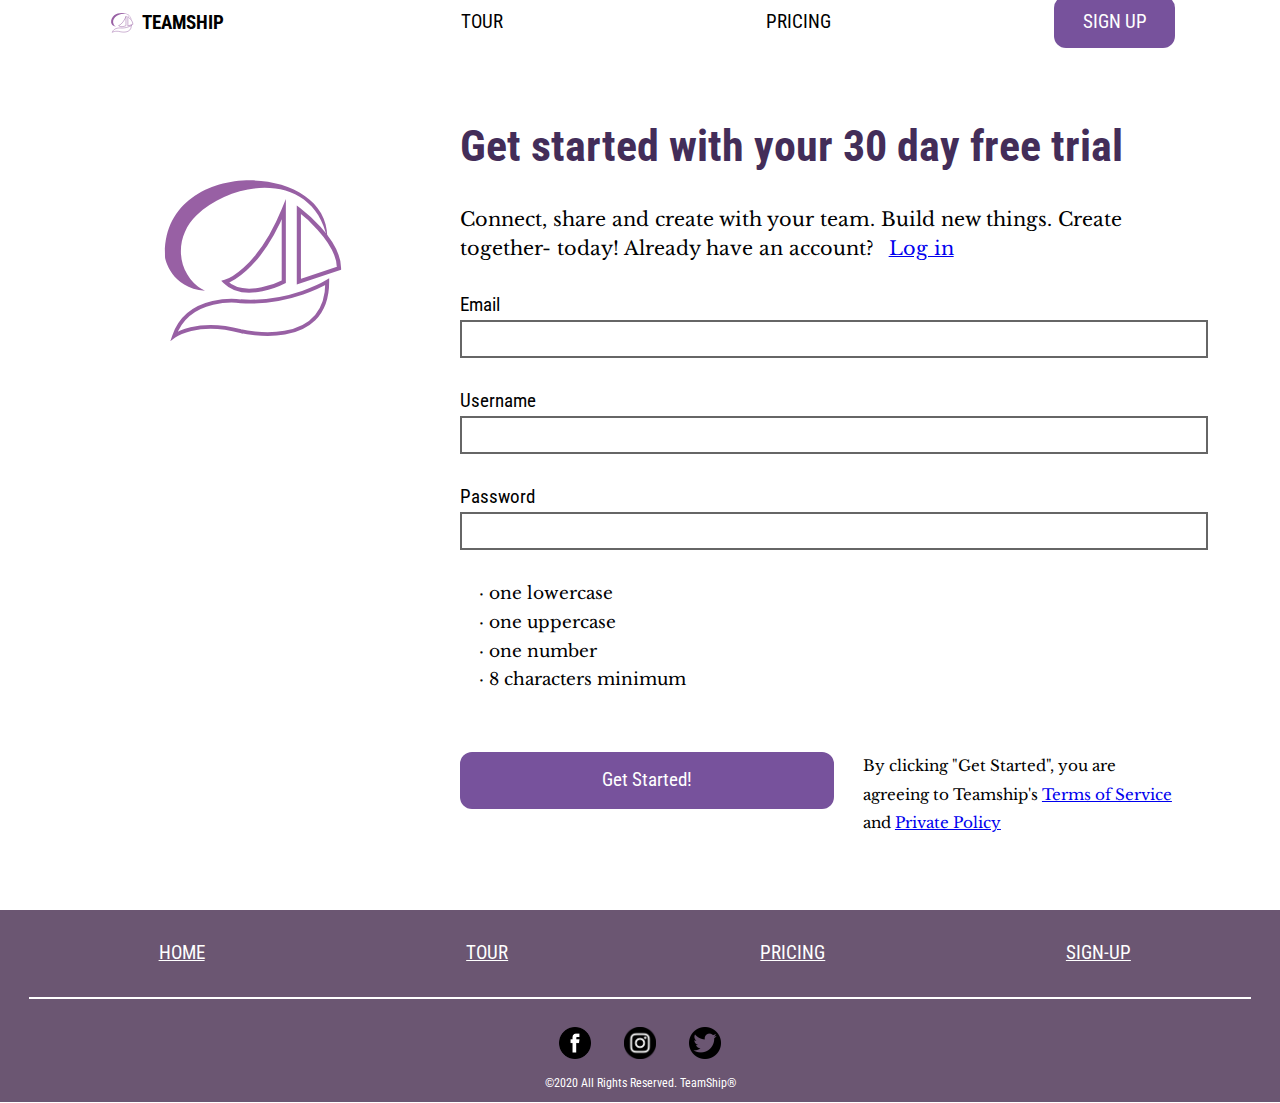
==== sign-up.html @ a993d1df "Adjust island on navigation bar" ====
<!DOCTYPE html>
<html lang="en-ca">
<head>
  <meta charset="utf-8">
  <title>Sign Up Form</title>
  <meta name="viewport" content="width=device-width,initial-scale=1">
  <link href="css/modules.css" rel="stylesheet">
  <link href="css/grid.css" rel="stylesheet">
  <link href="css/type.css" rel="stylesheet">
  <link href="css/main.css" rel="stylesheet">
  <link href="https://fonts.googleapis.com/css2?family=Libre+Baskerville:ital,wght@0,400;0,700;1,400&family=Roboto+Condensed:wght@400;700&display=swap" rel="stylesheet">
</head>

<body class="form">

  <ul class="skip-links">
    <li><a href="#main">Jump to main content</a></li>
    <li><a href="#nav">Jump to navigation</a></li>
    <li><a href="#pricing">Jump to prices</a></li>
    <li><a href="#how">Jump to how it works</a></li>
  </ul>

  <header>
    <nav id="nav" role="navigation" class="roboto large-nav island-1-4 pad-t">
      <ul class="list-group-inline grid grid-middle text-center">
        <li class="unit m-1-4">
          <a class="island-1-2" href="index.html">
            <i class="icon i-32">
              <img class="img-flex max-length" src="icons/logo.svg" alt="Purple boat logo">
            </i>
            <span class="icon-label text-left bold">TEAMSHIP</span>
          </a>
        </li>
        <li class="unit m-1-4">
          <a class="island-1-2" href="tour.html">TOUR</a>
        </li>
        <li class="unit m-1-4">
          <a  class="island-1-2" href="tour.html#pricing">PRICING</a>
        </li>
        <li class="unit m-1-4">
          <a class="sign-up island-1-2 gutter" href="sign-up.html">SIGN UP</a>
        </li>
      </ul>
    </nav>

    <nav id="mobile-nav" role="navigation" class="mobile island-1-2">
      <a href="index.html">
        <i class="icon i-48">
          <img class="img-flex" src="icons/logo.svg" alt="Purple boat logo">
        </i>
      </a>

      <input type="checkbox" class="nav-check" id="nav-check">
      <label class="nav-label" for="nav-check">
        <img class="nav-open pad-t-1-2" src="icons/nav-open.svg" alt="Open Navigation">
        <img class="nav-close pad-t-1-2" src="icons/nav-closed.svg" alt="Close Navigation">
       </label>

      <ul class="nav-drop list-group">
        <li class="roboto text-center">
          <a href="index.html">Home</a>
          <a href="tour.html">Tour</a>
          <a href="tour.html#pricing">Pricing</a>
          <a href="sign-up.html">Sign Up</a>
        </li>
      </ul>
    </nav>
  </header>

  <div class="grid island-2">
    <div class="unit xs-1 s-1 m-1-3 island">
      <a class="center-content" href="index.html">
        <i class="icon i-256">
          <img class="img-flex max-length gutter" src="icons/logo.svg" alt="Purple boat logo">
        </i>
      <a/>
    </div>
    <div class="unit xs-1 s-1 m-2-3 island-1-2">
      <header>
        <h1 class="roboto yotta">Get started with your 30 day free trial</h1>
        <p class="max-length-no-center">Connect, share and create with your team. Build new things. Create together- today! Already have an account?<a class="log-in gutter-1-2" href="index.html">Log in</a></p>
      </header>

      <main>
        <form class="" method="POST" action="https://formspree.io/missfaithannee@gmail.com">
          <div class="push">
            <label class="roboto" for="email">Email</label>
            <input type="email" id="email">
          </div>
          <div class="push">
            <label class="roboto" for="name">Username</label>
            <input  id="name">
          </div>
          <div>
            <label class="roboto" for="password">Password</label>
            <input type="password" id="password">
          </div>
          <div class="island milli">
            <ul>
              <li>one lowercase</li>
              <li>one uppercase</li>
              <li>one number</li>
              <li>8 characters minimum</li>
            </ul>
          </div>
          <div class="grid grid-top">
            <div class="unit xs-1 s-1 m-1-2">
              <button class="push w-1 sign-up island-1-2 gutter roboto" type="submit" name="button">Get Started!</button>
            </div>
            <div class="unit xs-1 s-1 m-1-2 gutter micro">
              <p class="push-0">By clicking "Get Started", you are agreeing to Teamship's <a href="#">Terms of Service</a> and <a href="#">Private Policy</a></p>
            </div>
          </div>
        </form>
      </main>
    </div>
  </div>

  <footer role="contentinfo" class="relative roboto island">
    <nav class="grid footer-links">
      <div class="unit xs-1 s-1 m-1-4 push">
        <a class="island-1-2" href="index.html">HOME</a>
      </div>
      <div class="unit xs-1 s-1 m-1-4 push">
        <a class="island-1-2" href="tour.html">TOUR</a>
      </div>
      <div class="unit xs-1 s-1 m-1-4 push">
        <a class="island-1-2" href="tour.html">PRICING</a>
      </div>
      <div class="unit xs-1 s-1 m-1-4 push">
        <a class="island-1-2" href="sign-up.html">SIGN-UP</a>
      </div>
    </nav>

    <hr>

    <div class="grid">
      <ul class="list-group pin-rt push-r pad-t m-0 unit">
        <li class="pad-b">
          <a class="icon-link" href="#">
            <i class="icon i-32"><img src="images/facebook.png" alt="Facebook logo"></i>
          </a>
        </li>
        <li class="pad-b">
          <a class="icon-link" href="#">
            <i class="icon i-32"><img src="images/instagram.png" alt="Instagram logo"></i>
          </a>
        </li>
        <li class="pad">
          <a class="icon-link" href="#">
            <i class="icon i-32"><img src="images/twitter.png" alt="Twitter logo"></i>
          </a>
        </li>
      </ul>

      <ul class="unit xs-0 s-0 m-1 list-group list-group-inline text-center">
        <li class="pad-b-1-2 push-r">
          <a class="icon-link" href="#">
            <i class="icon i-32"><img src="images/facebook.png" alt="Facebook logo"></i>
          </a>
        </li>
        <li class="pad-b-1-2 push-r">
          <a class="icon-link" href="#">
            <i class="icon i-32"><img src="images/instagram.png" alt="Instagram logo"></i>
          </a>
        </li>
        <li class="pad-b-1-2">
          <a class="icon-link" href="#">
            <i class="icon i-32"><img src="images/twitter.png" alt="Twitter logo"></i>
          </a>
        </li>
      </ul>
    </div>

    <p class="push-0 center-content pico pin-bc island-1-4">©2020 All Rights Reserved. TeamShip®</p>
  </footer>

</body>
</html>
---- css/modules.css ----
/*
 * Modulifier || Code released under the UNLICENSE
 * Code under other copyrights & licenses listed below.
 * https://modulifier.web-dev.tools/#responsive;images;list-group;embed;media-object;icons;hidden;positioning;nice-lists;forms;buttons;accessibility;print
 */

@-moz-viewport { width: device-width; scale: 1; }
@-ms-viewport { width: device-width; scale: 1; }
@-o-viewport { width: device-width; scale: 1; }
@-webkit-viewport { width: device-width; scale: 1; }
@viewport { width: device-width; scale: 1; }

html {
  box-sizing: border-box;
  -moz-text-size-adjust: 100%;
  -ms-text-size-adjust: 100%;
  -webkit-text-size-adjust: 100%;
  text-size-adjust: 100%;
}

*, *::before, *::after {
  box-sizing: inherit;
}

body {
  margin: 0;
}

article,
aside,
details,
figcaption,
figure,
footer,
header,
main,
menu,
nav,
section,
summary {
  display: block;
}

audio,
canvas,
progress,
video {
  display: inline-block;
  vertical-align: baseline;
}

template {
  display: none;
}

details {
  cursor: pointer;
}

audio:not([controls]) {
  display: none;
  height: 0;
}

a,
area,
button,
input,
label,
select,
textarea,
[tabindex] {
  -ms-touch-action: manipulation;
  touch-action: manipulation;
}

img {
  border: 0;
}

.img-flex,
.img-flex img {
  display: block;
  width: 100%;
}

svg {
  fill: currentColor;
}

svg:not(:root) {
  overflow: hidden;
}

svg.img-flex {
  width: 100%;
  height: 100%;
}

.image-replacement, .ir {
  overflow: hidden;
  direction: ltr;
  text-align: left;
  text-indent: 100%;
  white-space: nowrap;
}

.list-group, .list-group-inline, .list-group--inline {
  padding-left: 0;
  list-style-type: none;
}

.list-group > dd {
  margin-left: 0;
}

.list-group-inline::before,
.list-group-inline::after,
.list-group--inline::before,
.list-group--inline::after {
  content: "";
  display: table;
}

.list-group-inline::after,
.list-group--inline::after {
  clear: both;
}

.list-group-inline > li,
.list-group--inline > li {
  display: inline-block;
}

.list-group-inline > dt,
.list-group--inline > dt {
  clear: left;
  float: left;
  width: 11em;
}

.list-group-inline > dd,
.list-group--inline > dd {
  float: left;
  min-width: 12em;
}

.embed {
  margin-left: 0;
  margin-right: 0;
  overflow: hidden;
  position: relative;
  width: 100%;
}

.embed-1by1, .embed--1by1 {
  padding-top: 100%; /* Square */
}

.embed-4by3, .embed--4by3 {
  padding-top: 75%; /* Traditional TV/computer screens */
}

.embed-iso216, .embed--iso216 {
  padding-top: 70.92%; /* A-standard paper sizes */
}

.embed-3by2, .embed--3by2 {
  padding-top: 66.6%; /* Classic 35 mm film & most digital photos, landscape */
}

.embed-2by3, .embed--2by3 {
  padding-top: 150%; /* Classic 35 mm film & most digital photos, portrait */
}

.embed-golden, .embed--golden {
  padding-top: 61.8%; /* The Golden Ratio */
}

.embed-16by9, .embed--16by9 {
  padding-top: 56.25%; /* HD TV */
}

.embed-185by100, .embed--185by100 {
  padding-top: 54.05%; /* Common widescreen cinema */
}

.embed-24by10, .embed--24by10 {
  padding-top: 41.667%; /* Widescreen cinema: 2.4:1 */
}

.embed-3by1, .embed--3by1 {
  padding-top: 33.3333%; /* Panorama photos */
}

.embed-4by1, .embed--4by1 {
  padding-top: 25%; /* Polyvision */
}

.embed-5by1, .embed--5by1 {
  padding-top: 20%; /* Really wide... */
}

.embed-item, .embed__item {
  min-height: 100%;
  left: 0;
  position: absolute;
  top: 0;
  width: 100%;
}

.media {
  overflow: hidden;
}

.media-img, .media__img {
  float: left;
}

.media-img-reversed, .media__img--reversed {
  float: right;
}

.media-img-stacked, .media__img--stacked {
  float: none;
}

.media-body, .media__body {
  overflow: hidden;
  min-width: 12em; /* Slightly less than 200px, responsiveness built in */
}

.icon {
  display: inline-block;
  position: relative;
  background: transparent none no-repeat center center;
  background-size: contain;
  vertical-align: middle;
}

.i-16, .i--16 {
  height: 16px;
  width: 16px;
}

.i-18, .i--18 {
  height: 18px;
  width: 18px;
}

.i-20, .i--20 {
  height: 20px;
  width: 20px;
}

.i-24, .i--24 {
  height: 24px;
  width: 24px;
}

.i-32, .i--32 {
  height: 32px;
  width: 32px;
}

.i-48, .i--48 {
  height: 48px;
  width: 48px;
}

.i-64, .i--64 {
  height: 64px;
  width: 64px;
}

.i-96, .i--96 {
  height: 96px;
  width: 96px;
}

.i-128, .i--128 {
  height: 128px;
  width: 128px;
}

.i-192, .i--192 {
  height: 192px;
  width: 192px;
}

.i-256, .i--256 {
  height: 256px;
  width: 256px;
}

.icon img,
.icon svg {
  left: 0;
  height: 100%;
  position: absolute;
  top: 0;
  width: 100%;
  fill: currentColor;
}

.icon-label {
  vertical-align: middle;
}

.icon-link,
.icon-link:focus,
.icon-link:hover {
  text-decoration: none;
}

[hidden], .hidden {
  /* stylelint-disable declaration-no-important */
  display: none !important;
  visibility: hidden !important;
  /* stylelint-enable */
}

.visually-hidden {
  height: 1px;
  margin: -1px;
  overflow: hidden;
  padding: 0;
  position: absolute;
  width: 1px;
  border: 0;
  clip: rect(0 0 0 0);
  clip-path: inset(50%);
}

.visually-hidden.focusable:active, .visually-hidden.focusable:focus {
  height: auto;
  margin: 0;
  overflow: visible;
  position: static;
  width: auto;
  clip: auto;
  clip-path: none;
}

.invisible {
  visibility: hidden;
}

.chop,
.crop {
  overflow: hidden;
}

.truncate {
  max-width: 100%;
  overflow: hidden;
  width: 100%;
  text-overflow: ellipsis;
  white-space: nowrap;
}

.scrollable {
  max-width: 100%;
  overflow-x: auto;
  overflow-y: hidden;
  -webkit-overflow-scrolling: touch;
}

.flex-row {
  display: -webkit-flex;
  display: -ms-flexbox;
  display: flex;
}

.flex-justify {
  -webkit-justify-content: space-between;
  -ms-flex-pack: space-between;
  justify-content: space-between;
}

.flex-align-center {
  -webkit-align-items: center;
  -ms-flex-align: center;
  align-items: center;
}

.center-text,
.center-flow {
  text-align: center;
}

.center-block {
  margin-left: auto;
  margin-right: auto;
}

.no-auto-margins,
.not-centered {
  /* stylelint-disable declaration-no-important */
  margin-left: 0 !important;
  margin-right: 0 !important;
  /* stylelint-enable */
}

.center-content,
.center-content-vertical,
.center-contents,
.center-contents-vertical {
  display: -webkit-flex;
  display: -ms-flexbox;
  display: flex;
  -webkit-justify-content: center;
  -ms-flex-pack: center;
  justify-content: center;
  -webkit-align-items: center;
  -ms-flex-align: center;
  align-items: center;
  -webkit-align-content: center;
  -ms-flex-line-pack: center;
  align-content: center;
  -webkit-flex-direction: column wrap;
  -ms-flex-direction: column wrap;
  flex-flow: column wrap;
}

.center-content-start,
.center-content-vertical-start,
.center-contents-start,
.center-contents-vertical-start {
  display: -webkit-flex;
  display: -ms-flexbox;
  display: flex;
  -webkit-justify-content: center;
  -ms-flex-pack: center;
  justify-content: center;
  -webkit-flex-direction: column wrap;
  -ms-flex-direction: column wrap;
  flex-flow: column wrap;
}

.center-content-horizontal,
.center-contents-horizontal {
  display: -webkit-flex;
  display: -ms-flexbox;
  display: flex;
  -webkit-justify-content: center;
  -ms-flex-pack: center;
  justify-content: center;
  -webkit-align-items: center;
  -ms-flex-align: center;
  align-items: center;
  -webkit-align-content: center;
  -ms-flex-line-pack: center;
  align-content: center;
  -webkit-flex-direction: row wrap;
  -ms-flex-direction: row wrap;
  flex-flow: row wrap;
}

.clearfix::after {
  content: " ";
  display: block;
  clear: both;
}

.left {
  float: left;
}

.right {
  float: right;
}

.inline {
  display: inline;
}

.block {
  display: block;
}

.inline-block, .ib {
  display: inline-block;
}

.valign-top {
  vertical-align: top;
}

.valign-bottom {
  vertical-align: bottom;
}

.valign-middle {
  vertical-align: middle;
}

.fixed {
  position: fixed;
}

.relative {
  position: relative;
}

[class*="pin-"],
.absolute {
  position: absolute;
}

.static {
  position: static;
}

.zindex-1 {
  z-index: 1;
}

.zindex-2 {
  z-index: 2;
}

.zindex-3 {
  z-index: 3;
}

.zindex-1000 {
  z-index: 1000;
}

.pin-top-left,
.pin-left-top,
.pin-tl,
.pin-lt {
  top: 0;
  left: 0;
}

.pin-top-right,
.pin-right-top,
.pin-tr,
.pin-rt {
  top: 0;
  right: 0;
}

.pin-bottom-left,
.pin-left-bottom,
.pin-bl,
.pin-lb {
  bottom: 0;
  left: 0;
}

.pin-bottom-right,
.pin-right-bottom,
.pin-br,
.pin-rb {
  bottom: 0;
  right: 0;
}

.pin-top-center,
.pin-center-top,
.pin-tc,
.pin-ct {
  left: 50%;
  top: 0;
  transform: translateX(-50%);
}

.pin-bottom-center,
.pin-center-bottom,
.pin-bc,
.pin-cb {
  bottom: 0;
  left: 50%;
  transform: translateX(-50%);
}

.pin-center-left,
.pin-left-center,
.pin-cl,
.pin-lc {
  left: 0;
  top: 50%;
  transform: translateY(-50%);
}

.pin-center-right,
.pin-right-center,
.pin-cr,
.pin-rc {
  right: 0;
  top: 50%;
  transform: translateY(-50%);
}

.pin-center, .pin-c {
  left: 50%;
  top: 50%;
  transform: translate(-50%, -50%);
}

.width-quarter, .w-1-4 {
  width: 25%;
}

.width-half, .w-1-2 {
  width: 50%;
}

.width-full, .w-1 {
  width: 100%;
}

.height-quarter, .h-1-4 {
  height: 25%;
}

.height-half, .h-1-2 {
  height: 50%;
}

.height-full, .h-1 {
  height: 100%;
}

.height-win-quarter, .h-w-1-4 {
  height: 25vh;
  max-height: 46em;
}

.height-win-half, .h-w-1-2 {
  height: 50vh;
  max-height: 46em;
}

.height-win-full, .h-w-1 {
  height: 100vh;
  max-height: 46em;
}

ul {
  list-style-type: none;
}

ul > li::before {
  content: "·";
  float: left;
  margin-left: -1.6em;
  width: 1.3em;
  text-align: right;
}

ol {
  counter-reset: ol-simple-numbers;
  list-style-type: none;
}

ol > li::before {
  float: left;
  margin-left: -1.6em;
  width: 1.3em;
  counter-increment: ol-simple-numbers;
  content: counter(ol-simple-numbers);
  text-align: right;
}

.list-group > li::before,
.list-group-inline > li::before,
.list-group--inline > li::before {
  content: none;
}

/* stylelint-disable no-descending-specificity */

/*
 * (c) Nicolas Gallagher and Jonathan Neal of Normalize.css || MIT License
 *     https://necolas.github.io/normalize.css/
 */

button,
input,
optgroup,
select,
textarea {
  color: inherit;
  font: inherit;
  margin: 0;
}

button,
input {
  overflow: visible;
}

button,
select {
  text-transform: none;
}

button,
html [type="button"],
[type="reset"],
[type="submit"] {
  -webkit-appearance: button;
  cursor: pointer;
}

button[disabled],
html input[disabled] {
  cursor: default;
}

button::-moz-focus-inner,
input::-moz-focus-inner {
  border: 0;
  padding: 0;
}

[type="checkbox"],
[type="radio"] {
  opacity: 0;
  position: absolute;
  height: 1px;
  width: 1px;
}

[type="number"]::-webkit-inner-spin-button,
[type="number"]::-webkit-outer-spin-button {
  height: auto;
}

[type="search"]::-webkit-search-cancel-button,
[type="search"]::-webkit-search-decoration {
  -webkit-appearance: none;
}

fieldset {
  padding-left: 0;
  padding-right: 0;

  border: 0;
  border-top: 2px solid #666;
}

legend {
  color: inherit;
  display: table;
  max-width: 100%;
  padding: 0 .3em 0 0;
  white-space: normal;

  border: 0;

  font-weight: bold;
}

optgroup {
  font-weight: bold;
}

::-webkit-input-placeholder {
  color: inherit;
  opacity: .54;
}

::-webkit-file-upload-button {
  -webkit-appearance: button;
  font: inherit;
}

/* End Normalize.css code */

label,
.label-block {
  display: block;
  cursor: pointer;
}

[type="checkbox"] + label,
[type="radio"] + label,
.label-inline {
  display: inline-block;
}

input:not([type]),
[type="text"],
[type="number"],
[type="search"],
[type="url"],
[type="email"],
[type="password"],
[type="tel"],
[type="datetime-local"],
[type="month"],
[type="week"],
[type="date"],
[type="time"],
[type="range"],
select,
textarea {
  -moz-appearance: none;
  -webkit-appearance: none;
  appearance: none;
}

input,
textarea {
  display: block;
  width: 100%;

  background-color: #fff;
  border: 2px solid #666;
  border-radius: 0;
}

label {
  vertical-align: middle;
}

textarea {
  max-width: 100%;
  min-height: 4em;
  overflow: auto;
}

[type="color"] {
  display: inline-block;
  width: 2em;
}

select {
  display: block;
  width: 100%;

  background-image: url("data:image/svg+xml,%3Csvg xmlns='http://www.w3.org/2000/svg' width='256' height='256' viewBox='0 0 256 256'%3E%3Cpath fill='none' stroke='%23000' stroke-miterlimit='10' stroke-width='70' d='M36.3 82.1l91.9 91.8 91.5-91.8'/%3E%3C/svg%3E");
  background-repeat: no-repeat;
  background-position: calc(100% - .4em) center;
  background-size: 18px auto;
  background-color: #fff;
  border: 2px solid #666;
  border-radius: 0;
}

[type="checkbox"] + label::before {
  content: " ";
  display: inline-block;
  height: 1.8em;
  margin-right: .3em;
  position: relative;
  vertical-align: middle;
  top: -.1em;
  width: 1.8em;

  background-color: #fff;
  background-size: cover;
  border: 2px solid #666;

  line-height: inherit;
}

[type="checkbox"]:checked + label::before {
  background-image: url("data:image/svg+xml,%3Csvg xmlns='http://www.w3.org/2000/svg' width='256' height='256' viewBox='0 0 256 256'%3E%3Cpath fill='none' stroke='%23000' stroke-miterlimit='10' stroke-width='50' d='M49.9 130.1l50.8 50.7L206.1 75.2'/%3E%3C/svg%3E");
}

[type="checkbox"]:focus + label::before {
  outline: 3px solid #000;
  z-index: 1000;
}

[type="radio"] + label::before {
  content: " ";
  display: inline-block;
  height: 1.8em;
  margin-right: .3em;
  position: relative;
  vertical-align: middle;
  top: -.1em;
  width: 1.8em;

  background-color: #fff;
  background-size: cover;
  border: 2px solid #666;
  border-radius: 50%;

  line-height: inherit;
}

[type="radio"]:checked + label::before {
  background-image: url("data:image/svg+xml,%3Csvg xmlns='http://www.w3.org/2000/svg' width='256' height='256' viewBox='0 0 256 256'%3E%3Ccircle cx='128' cy='128' r='70.4'/%3E%3C/svg%3E");
}

[type="radio"]:focus + label::before,
[type="radio"] + label:focus::before {
  box-shadow: 0 0 0 3px #000;
  z-index: 1000;
}

[type="range"] {
  border: 0;
  background-color: #fff;
}

[type="range"]::-webkit-slider-runnable-track {
  height: 6px;

  -webkit-appearance: none;
  appearance: none;
  background-color: #ccc;
  border: 0;
  border-radius: 3px;
}

[type="range"]:active::-webkit-slider-runnable-track {
  background-color: #ccc;
}

[type="range"]::-moz-range-track {
  height: 6px;

  -moz-appearance: none;
  appearance: none;
  background-color: #ccc;
  border: 0;
  border-radius: 3px;
}

[type="range"]:active::-moz-range-track {
  background-color: #ccc;
}

[type="range"]::-ms-track {
  height: 6px;

  -ms-appearance: none;
  appearance: none;
  background-color: #ccc;
  border: 0;
  border-radius: 3px;
}

[type="range"]:active::-ms-track {
  background-color: #ccc;
}

[type="range"]::-webkit-slider-thumb {
  margin-top: -4px;
  height: 16px;
  width: 16px;

  -webkit-appearance: none;
  appearance: none;
  background-color: #000;
  border: none;
  border-radius: 50%;
}

[type="range"]:hover::-webkit-slider-thumb {
  background-color: #000;
}

[type="range"]:active::-webkit-slider-thumb {
  background-color: #000;
}

[type="range"]::-moz-range-thumb {
  margin-top: -4px;
  height: 16px;
  width: 16px;

  -webkit-appearance: none;
  appearance: none;
  background-color: #000;
  border: none;
  border-radius: 50%;
}

[type="range"]:hover::-moz-range-thumb {
  background-color: #000;
}

[type="range"]:active::-moz-range-thumb {
  background-color: #000;
}

[type="range"]::-ms-thumb {
  margin-top: -4px;
  height: 16px;
  width: 16px;

  -webkit-appearance: none;
  appearance: none;
  background-color: #000;
  border: none;
  border-radius: 50%;
}

[type="range"]:hover::-ms-thumb {
  background-color: #000;
}

[type="range"]:active::-ms-thumb {
  background-color: #000;
}

[type="checkbox"].hide-custom-input + label::before,
[type="checkbox"] + .hide-custom-input::before,
[type="radio"].hide-custom-input + label::before,
[type="radio"] + .hide-custom-input::before {
  content: none;
  display: none;
}

/* stylelint-enable */

.link-box {
  display: block;
  text-decoration: none;
}

/* stylelint-disable no-descending-specificity */

button,
.btn {
  cursor: pointer;
  display: inline-block;
  margin: 0;
  overflow: visible;
  padding: .375em .75em .42em;
  -webkit-appearance: none;
  -moz-appearance: none;
  appearance: none;
  background-color: #333;
  border-radius: 4px;
  border: 3px solid #333;
  color: #fff;
  font: inherit;
  text-decoration: none;
  text-transform: none;
}

button::-moz-focus-inner {
  border: 0;
  padding: 0;
}

/* stylelint-enable */

button:focus,
button:hover,
.btn:focus,
.btn:hover {
  background-color: #000;
  border-color: #000;
  color: #fff;
}

button[disabled] {
  cursor: default;
}

.btn-light, .btn--light {
  background-color: #e2e2e2;
  border-color: #e2e2e2;
  color: #000;
}

.btn-light:focus,
.btn-light:hover,
.btn--light:focus,
.btn--light:hover {
  background-color: #666;
  border-color: #666;
  color: #fff;
}

.btn-ghost,
.btn--ghost {
  background-color: transparent;
  border-color: #333;
  color: #000;
}

.btn-ghost:focus,
.btn-ghost:hover,
.btn--ghost:focus,
.btn--ghost:hover {
  background-color: #e2e2e2;
  border-color: #000;
  color: #000;
}

.btn-link {
  display: inline;
  padding: 0;
  background-color: transparent;
  border-radius: 0;
  border: 0;
  color: inherit;
}

.btn-link:focus,
.btn-link:hover {
  background-color: transparent;
  color: inherit;
}

a:hover, a:active {
  outline: none;
}

a:focus,
[tabindex="0"]:focus,
details:focus,
summary:focus,
input:focus,
textarea:focus,
button:focus,
select:focus {
  outline: 3px solid #000;
  outline-offset: 0;
}

a:focus, [tabindex="0"]:focus {
  outline-offset: 3px;
}

.skip-links {
  margin: 0;
  padding: 0;
  list-style-type: none;
}

.skip-links > li::before {
  content: none; /* Remove the bullets if nice lists is selected */
}

.skip-links a,
.skip-links button {
  padding: .5em .75em;
  position: absolute;
  top: -10em;
  z-index: 10000; /* To make sure they're always on top */
  background-color: #000;
  border: 0;
  color: #fff;
  font-size: 1.125rem;
  font-weight: bold;
  text-decoration: none;
}

.skip-links a:focus,
.skip-links button:focus {
  outline-offset: 3px;
  top: 0;
}

[aria-busy="true"] {
  cursor: progress;
}

[aria-controls] {
  cursor: pointer;
}

[aria-disabled] {
  cursor: default;
}

.print-only {
  display: none;
  visibility: hidden;
}

.page-break-before {
  page-break-before: always;
}

.page-break-after {
  page-break-after: always;
}

.no-page-break-inside {
  page-break-inside: avoid;
}

@media print {

  /* stylelint-disable declaration-no-important */

  .no-print {
    display: none !important;
    visibility: hidden !important;
  }

  .print-only,
  .force-print {
    display: block !important;
    visibility: visible !important;
  }

  /* stylelint-enable */

  .visually-hidden.force-print {
    height: auto;
    margin: 0;
    overflow: visible;
    padding: 0;
    position: static;
    width: auto;
    border: 0;
    clip: initial;
    clip-path: none;
  }

  /*
   * (c) Fabien Sa || MIT License
   *     http://bafs.github.io/Gutenberg/
   */

  table,
  blockquote,
  pre,
  code,
  figure,
  li,
  hr,
  ul,
  ol,
  a,
  tr {
    page-break-inside: avoid;
  }

  h1, h2, h3, h4, h5, h6, p, a {
    orphans: 3;
    widows: 3;
  }

  h1,
  h2,
  h3,
  h4,
  h5,
  h6 {
    page-break-after: avoid;
    page-break-inside: avoid;
  }

  h1 + p,
  h2 + p,
  h3 + p,
  h4 + p,
  h5 + p,
  h6 + p {
    page-break-before: avoid;
  }

  img {
    page-break-after: auto;
    page-break-before: auto;
    page-break-inside: avoid;
  }

  /* stylelint-disable declaration-no-important */

  pre {
    white-space: pre-wrap !important;
    word-wrap: break-word;
  }

  /* stylelint-enable */

  /* End Gutenberg code */

  /*
   * (c) HTML5 Boilerplate || MIT License
   *     https://html5boilerplate.com/
   */

  /* stylelint-disable declaration-no-important */

  *, *::before, *::after, *::first-letter, *::first-line {
    background: none transparent !important;
    color: #000 !important;
    box-shadow: none !important;
    text-shadow: none !important;
  }

  /* stylelint-enable */

  a, a:visited {
    text-decoration: underline;
  }

  a[href]::after {
    content: " (" attr(href) ")";
  }

  abbr[title]::after {
    content: " (" attr(title) ")";
  }

  a[href^="#"]::after,
  a[href^="javascript:"]::after,
  a.no-print-href::after,
  a.href-no-print::after {
    content: "";
  }

  thead {
    display: table-header-group;
  }

  /* End HTML5 Boilerplate code */

}
---- css/grid.css ----
/*
  Gridifier || Code released under the UNLICENSE
  https://gridifier.web-dev.tools/#xs,4,0,0,0;s,4,25,0,0;m,4,38,1,1;l,4,60,1,1
*/

.grid {
  margin: 0;
  padding: 0;
  letter-spacing: -.31em;
  text-rendering: optimizeSpeed;
  display: -webkit-flex;
  display: -ms-flexbox;
  display: flex;
  -webkit-flex-flow: row wrap;
  -ms-flex-flow: row wrap;
  flex-flow: row wrap;
}

.grid-bottom {
  -webkit-align-items: flex-end;
  -ms-align-items: flex-end;
  align-items: flex-end;
}

.grid-middle {
  -webkit-align-items: center;
  -ms-align-items: center;
  align-items: center;
}

.grid-stretch {
  -webkit-align-items: stretch;
  -ms-align-items: stretch;
  align-items: stretch;
}

.opera-only :-o-prefocus,
.grid {
  word-spacing: -.43em;
}

.unit {
  letter-spacing: normal;
  text-rendering: auto;
  vertical-align: top;
  word-spacing: normal;
  display: inline-block;
  visibility: visible;
}

.grid-bottom .unit {
  vertical-align: bottom;
}

.grid-middle .unit {
  vertical-align: middle;
}

[class*="unit-push-"],
[class*="unit-pull-"] {
  position: relative;
}

.unit-content-distribute {
  display: -ms-flexbox;
  display: -webkit-flex;
  display: flex;
  -ms-flex-direction: column;
  -webkit-flex-direction: column;
  flex-direction: column;
  -ms-flex-pack: justify;
  -webkit-justify-content: space-between;
  justify-content: space-between;
}

.unit-content-center,
.unit-content-center-vertical {
  display: -webkit-flex;
  display: -ms-flexbox;
  display: flex;
  -webkit-justify-content: center;
  -ms-flex-pack: center;
  justify-content: center;
  -webkit-align-items: center;
  -ms-flex-align: center;
  align-items: center;
  -webkit-align-content: center;
  -ms-flex-line-pack: center;
  align-content: center;
  -webkit-flex-direction: column wrap;
  -ms-flex-direction: column wrap;
  flex-flow: column wrap;
}

.unit-content-center-horizontal {
  display: -webkit-flex;
  display: -ms-flexbox;
  display: flex;
  -webkit-justify-content: center;
  -ms-flex-pack: center;
  justify-content: center;
  -webkit-align-items: center;
  -ms-flex-align: center;
  align-items: center;
  -webkit-align-content: center;
  -ms-flex-line-pack: center;
  align-content: center;
  -webkit-flex-direction: row wrap;
  -ms-flex-direction: row wrap;
  flex-flow: row wrap;
}

.content-fill,
.content-stretch {
  -ms-flex-grow: 2;
  -webkit-flex-grow: 2;
  flex-grow: 2;
  max-width: 100%; /* @bugfix: IE 10, 11 */
}

.content-shrink {
  -ms-align-self: center;
  -webkit-align-self: center;
  align-self: center;
}

.unit-xs-hidden,
.xs-0 {
  display: none;
  visibility: hidden;
}

.unit-xs-centered {
  margin: 0 auto;
}

.unit-xs-1,
.xs-1 {
  display: block;
  visibility: visible;
  width: 100%;
}

.unit-xs-1-2,
.xs-1-2 {
  width: 50%;
}

.unit-xs-1-3,
.xs-1-3 {
  width: 33.3333%;
}

.unit-xs-2-3,
.xs-2-3 {
  width: 66.6667%;
}

.unit-xs-1-4,
.xs-1-4 {
  width: 25%;
}

.unit-xs-3-4,
.xs-3-4 {
  width: 75%;
}

.unit-xs-1-2,
.xs-1-2,
.unit-xs-1-3,
.xs-1-3,
.unit-xs-2-3,
.xs-2-3,
.unit-xs-1-4,
.xs-1-4,
.unit-xs-3-4,
.xs-3-4 {
  display: inline-block;
  visibility: visible;
}

.unit-xs-1-2[class*="-content-"],
.xs-1-2[class*="-content-"],
.unit-xs-1-3[class*="-content-"],
.xs-1-3[class*="-content-"],
.unit-xs-2-3[class*="-content-"],
.xs-2-3[class*="-content-"],
.unit-xs-1-4[class*="-content-"],
.xs-1-4[class*="-content-"],
.unit-xs-3-4[class*="-content-"],
.xs-3-4[class*="-content-"] {
  display: -webkit-flex;
  display: -ms-flexbox;
  display: flex;
}

.unit-xs-content-distribute,
.xs-content-distribute {
  display: -ms-flexbox;
  display: -webkit-flex;
  display: flex;
  -ms-flex-direction: column;
  -webkit-flex-direction: column;
  flex-direction: column;
  -ms-flex-pack: justify;
  -webkit-justify-content: space-between;
  justify-content: space-between;
}

.unit-xs-content-center,
.unit-xs-content-center-vertical {
  display: -webkit-flex;
  display: -ms-flexbox;
  display: flex;
  -webkit-justify-content: center;
  -ms-flex-pack: center;
  justify-content: center;
  -webkit-align-items: center;
  -ms-flex-align: center;
  align-items: center;
  -webkit-align-content: center;
  -ms-flex-line-pack: center;
  align-content: center;
  -webkit-flex-direction: column wrap;
  -ms-flex-direction: column wrap;
  flex-flow: column wrap;
}

.unit-xs-content-center-horizontal {
  display: -webkit-flex;
  display: -ms-flexbox;
  display: flex;
  -webkit-justify-content: center;
  -ms-flex-pack: center;
  justify-content: center;
  -webkit-align-items: center;
  -ms-flex-align: center;
  align-items: center;
  -webkit-align-content: center;
  -ms-flex-line-pack: center;
  align-content: center;
  -webkit-flex-direction: row wrap;
  -ms-flex-direction: row wrap;
  flex-flow: row wrap;
}

.xs-content-fill,
.xs-content-stretch {
  -ms-flex-grow: 2;
  -webkit-flex-grow: 2;
  flex-grow: 2;
  max-width: 100%; /* @bugfix: IE 10, 11 */
}

.xs-content-shrink {
  -ms-align-self: center;
  -webkit-align-self: center;
  align-self: center;
}

@media only screen and (min-width: 25em) {

  .unit-s-hidden,
  .s-0 {
    display: none;
    visibility: hidden;
  }

  .unit-s-centered {
    margin: 0 auto;
  }

  .unit-s-1,
  .s-1 {
    display: block;
    visibility: visible;
    width: 100%;
  }

  .unit-s-1-2,
  .s-1-2 {
    width: 50%;
  }

  .unit-s-1-3,
  .s-1-3 {
    width: 33.3333%;
  }

  .unit-s-2-3,
  .s-2-3 {
    width: 66.6667%;
  }

  .unit-s-1-4,
  .s-1-4 {
    width: 25%;
  }

  .unit-s-3-4,
  .s-3-4 {
    width: 75%;
  }

  .unit-s-1-2,
  .s-1-2,
  .unit-s-1-3,
  .s-1-3,
  .unit-s-2-3,
  .s-2-3,
  .unit-s-1-4,
  .s-1-4,
  .unit-s-3-4,
  .s-3-4 {
    display: inline-block;
    visibility: visible;
  }

  .unit-s-1-2[class*="-content-"],
  .s-1-2[class*="-content-"],
  .unit-s-1-3[class*="-content-"],
  .s-1-3[class*="-content-"],
  .unit-s-2-3[class*="-content-"],
  .s-2-3[class*="-content-"],
  .unit-s-1-4[class*="-content-"],
  .s-1-4[class*="-content-"],
  .unit-s-3-4[class*="-content-"],
  .s-3-4[class*="-content-"] {
    display: -webkit-flex;
    display: -ms-flexbox;
    display: flex;
  }

  .unit-s-content-distribute,
  .s-content-distribute {
    display: -ms-flexbox;
    display: -webkit-flex;
    display: flex;
    -ms-flex-direction: column;
    -webkit-flex-direction: column;
    flex-direction: column;
    -ms-flex-pack: justify;
    -webkit-justify-content: space-between;
    justify-content: space-between;
  }

  .unit-s-content-center,
  .unit-s-content-center-vertical {
    display: -webkit-flex;
    display: -ms-flexbox;
    display: flex;
    -webkit-justify-content: center;
    -ms-flex-pack: center;
    justify-content: center;
    -webkit-align-items: center;
    -ms-flex-align: center;
    align-items: center;
    -webkit-align-content: center;
    -ms-flex-line-pack: center;
    align-content: center;
    -webkit-flex-direction: column wrap;
    -ms-flex-direction: column wrap;
    flex-flow: column wrap;
  }

  .unit-s-content-center-horizontal {
    display: -webkit-flex;
    display: -ms-flexbox;
    display: flex;
    -webkit-justify-content: center;
    -ms-flex-pack: center;
    justify-content: center;
    -webkit-align-items: center;
    -ms-flex-align: center;
    align-items: center;
    -webkit-align-content: center;
    -ms-flex-line-pack: center;
    align-content: center;
    -webkit-flex-direction: row wrap;
    -ms-flex-direction: row wrap;
    flex-flow: row wrap;
  }

  .s-content-fill,
  .s-content-stretch {
    -ms-flex-grow: 2;
    -webkit-flex-grow: 2;
    flex-grow: 2;
    max-width: 100%; /* @bugfix: IE 10, 11 */
  }

  .s-content-shrink {
    -ms-align-self: center;
    -webkit-align-self: center;
    align-self: center;
  }

}

@media only screen and (min-width: 38em) {

  .unit-m-hidden,
  .m-0 {
    display: none;
    visibility: hidden;
  }

  .unit-m-centered {
    margin: 0 auto;
  }

  .unit-m-1,
  .m-1 {
    display: block;
    visibility: visible;
    width: 100%;
  }

  .unit-offset-m-0 {
    margin-left: 0;
  }

  .unit-push-m-0,
  .unit-pull-m-0 {
    left: 0;
  }

  .unit-m-1-2,
  .m-1-2 {
    width: 50%;
  }

  .unit-offset-m-1-2 {
    margin-left: 50%;
  }

  .unit-push-m-1-2 {
    left: 50%;
  }

  .unit-pull-m-1-2 {
    left: -50%;
  }

  .unit-m-1-3,
  .m-1-3 {
    width: 33.3333%;
  }

  .unit-offset-m-1-3 {
    margin-left: 33.3333%;
  }

  .unit-push-m-1-3 {
    left: 33.3333%;
  }

  .unit-pull-m-1-3 {
    left: -33.3333%;
  }

  .unit-m-2-3,
  .m-2-3 {
    width: 66.6667%;
  }

  .unit-offset-m-2-3 {
    margin-left: 66.6667%;
  }

  .unit-push-m-2-3 {
    left: 66.6667%;
  }

  .unit-pull-m-2-3 {
    left: -66.6667%;
  }

  .unit-m-1-4,
  .m-1-4 {
    width: 25%;
  }

  .unit-offset-m-1-4 {
    margin-left: 25%;
  }

  .unit-push-m-1-4 {
    left: 25%;
  }

  .unit-pull-m-1-4 {
    left: -25%;
  }

  .unit-m-3-4,
  .m-3-4 {
    width: 75%;
  }

  .unit-offset-m-3-4 {
    margin-left: 75%;
  }

  .unit-push-m-3-4 {
    left: 75%;
  }

  .unit-pull-m-3-4 {
    left: -75%;
  }

  .unit-m-1-2,
  .m-1-2,
  .unit-m-1-3,
  .m-1-3,
  .unit-m-2-3,
  .m-2-3,
  .unit-m-1-4,
  .m-1-4,
  .unit-m-3-4,
  .m-3-4 {
    display: inline-block;
    visibility: visible;
  }

  .unit-m-1-2[class*="-content-"],
  .m-1-2[class*="-content-"],
  .unit-m-1-3[class*="-content-"],
  .m-1-3[class*="-content-"],
  .unit-m-2-3[class*="-content-"],
  .m-2-3[class*="-content-"],
  .unit-m-1-4[class*="-content-"],
  .m-1-4[class*="-content-"],
  .unit-m-3-4[class*="-content-"],
  .m-3-4[class*="-content-"] {
    display: -webkit-flex;
    display: -ms-flexbox;
    display: flex;
  }

  .unit-m-content-distribute,
  .m-content-distribute {
    display: -ms-flexbox;
    display: -webkit-flex;
    display: flex;
    -ms-flex-direction: column;
    -webkit-flex-direction: column;
    flex-direction: column;
    -ms-flex-pack: justify;
    -webkit-justify-content: space-between;
    justify-content: space-between;
  }

  .unit-m-content-center,
  .unit-m-content-center-vertical {
    display: -webkit-flex;
    display: -ms-flexbox;
    display: flex;
    -webkit-justify-content: center;
    -ms-flex-pack: center;
    justify-content: center;
    -webkit-align-items: center;
    -ms-flex-align: center;
    align-items: center;
    -webkit-align-content: center;
    -ms-flex-line-pack: center;
    align-content: center;
    -webkit-flex-direction: column wrap;
    -ms-flex-direction: column wrap;
    flex-flow: column wrap;
  }

  .unit-m-content-center-horizontal {
    display: -webkit-flex;
    display: -ms-flexbox;
    display: flex;
    -webkit-justify-content: center;
    -ms-flex-pack: center;
    justify-content: center;
    -webkit-align-items: center;
    -ms-flex-align: center;
    align-items: center;
    -webkit-align-content: center;
    -ms-flex-line-pack: center;
    align-content: center;
    -webkit-flex-direction: row wrap;
    -ms-flex-direction: row wrap;
    flex-flow: row wrap;
  }

  .m-content-fill,
  .m-content-stretch {
    -ms-flex-grow: 2;
    -webkit-flex-grow: 2;
    flex-grow: 2;
    max-width: 100%; /* @bugfix: IE 10, 11 */
  }

  .m-content-shrink {
    -ms-align-self: center;
    -webkit-align-self: center;
    align-self: center;
  }

}

@media only screen and (min-width: 60em) {

  .unit-l-hidden,
  .l-0 {
    display: none;
    visibility: hidden;
  }

  .unit-l-centered {
    margin: 0 auto;
  }

  .unit-l-1,
  .l-1 {
    display: block;
    visibility: visible;
    width: 100%;
  }

  .unit-offset-l-0 {
    margin-left: 0;
  }

  .unit-push-l-0,
  .unit-pull-l-0 {
    left: 0;
  }

  .unit-l-1-2,
  .l-1-2 {
    width: 50%;
  }

  .unit-offset-l-1-2 {
    margin-left: 50%;
  }

  .unit-push-l-1-2 {
    left: 50%;
  }

  .unit-pull-l-1-2 {
    left: -50%;
  }

  .unit-l-1-3,
  .l-1-3 {
    width: 33.3333%;
  }

  .unit-offset-l-1-3 {
    margin-left: 33.3333%;
  }

  .unit-push-l-1-3 {
    left: 33.3333%;
  }

  .unit-pull-l-1-3 {
    left: -33.3333%;
  }

  .unit-l-2-3,
  .l-2-3 {
    width: 66.6667%;
  }

  .unit-offset-l-2-3 {
    margin-left: 66.6667%;
  }

  .unit-push-l-2-3 {
    left: 66.6667%;
  }

  .unit-pull-l-2-3 {
    left: -66.6667%;
  }

  .unit-l-1-4,
  .l-1-4 {
    width: 25%;
  }

  .unit-offset-l-1-4 {
    margin-left: 25%;
  }

  .unit-push-l-1-4 {
    left: 25%;
  }

  .unit-pull-l-1-4 {
    left: -25%;
  }

  .unit-l-3-4,
  .l-3-4 {
    width: 75%;
  }

  .unit-offset-l-3-4 {
    margin-left: 75%;
  }

  .unit-push-l-3-4 {
    left: 75%;
  }

  .unit-pull-l-3-4 {
    left: -75%;
  }

  .unit-l-1-2,
  .l-1-2,
  .unit-l-1-3,
  .l-1-3,
  .unit-l-2-3,
  .l-2-3,
  .unit-l-1-4,
  .l-1-4,
  .unit-l-3-4,
  .l-3-4 {
    display: inline-block;
    visibility: visible;
  }

  .unit-l-1-2[class*="-content-"],
  .l-1-2[class*="-content-"],
  .unit-l-1-3[class*="-content-"],
  .l-1-3[class*="-content-"],
  .unit-l-2-3[class*="-content-"],
  .l-2-3[class*="-content-"],
  .unit-l-1-4[class*="-content-"],
  .l-1-4[class*="-content-"],
  .unit-l-3-4[class*="-content-"],
  .l-3-4[class*="-content-"] {
    display: -webkit-flex;
    display: -ms-flexbox;
    display: flex;
  }

  .unit-l-content-distribute,
  .l-content-distribute {
    display: -ms-flexbox;
    display: -webkit-flex;
    display: flex;
    -ms-flex-direction: column;
    -webkit-flex-direction: column;
    flex-direction: column;
    -ms-flex-pack: justify;
    -webkit-justify-content: space-between;
    justify-content: space-between;
  }

  .unit-l-content-center,
  .unit-l-content-center-vertical {
    display: -webkit-flex;
    display: -ms-flexbox;
    display: flex;
    -webkit-justify-content: center;
    -ms-flex-pack: center;
    justify-content: center;
    -webkit-align-items: center;
    -ms-flex-align: center;
    align-items: center;
    -webkit-align-content: center;
    -ms-flex-line-pack: center;
    align-content: center;
    -webkit-flex-direction: column wrap;
    -ms-flex-direction: column wrap;
    flex-flow: column wrap;
  }

  .unit-l-content-center-horizontal {
    display: -webkit-flex;
    display: -ms-flexbox;
    display: flex;
    -webkit-justify-content: center;
    -ms-flex-pack: center;
    justify-content: center;
    -webkit-align-items: center;
    -ms-flex-align: center;
    align-items: center;
    -webkit-align-content: center;
    -ms-flex-line-pack: center;
    align-content: center;
    -webkit-flex-direction: row wrap;
    -ms-flex-direction: row wrap;
    flex-flow: row wrap;
  }

  .l-content-fill,
  .l-content-stretch {
    -ms-flex-grow: 2;
    -webkit-flex-grow: 2;
    flex-grow: 2;
    max-width: 100%; /* @bugfix: IE 10, 11 */
  }

  .l-content-shrink {
    -ms-align-self: center;
    -webkit-align-self: center;
    align-self: center;
  }

}
---- css/type.css ----
/*
  Typografier || Code released under the UNLICENSE
  https://typografier.web-dev.tools/#0,100,1.3,1.067,1;38,110,1.4,1.125,1;60,120,1.5,1.125,1;90,130,1.5,1.125,1
*/

html {
  font-size: 100%;
  line-height: 1.3;
}

a {
  background-color: transparent;
  -webkit-text-decoration-skip: objects;
}

sub,
sup {
  font-size: .75em;
  line-height: 1px;
  position: relative;
  vertical-align: baseline;
}

sup {
  top: -.5em;
}

sub {
  bottom: -.25em;
}

pre,
code,
kbd,
samp {
  font-size: 1em;
}

abbr[title] {
  border-bottom: none;
  text-decoration: underline;
  text-decoration: underline dotted;
}

b,
strong {
  font-weight: bold;
}

dfn,
caption {
  font-style: italic;
}

hr {
  border: 0;
  border-top: 2px solid #000;
  height: 0;
}

table {
  border-collapse: collapse;
  border-spacing: 0;
  width: 100%;
  table-layout: fixed;
}

caption {
  text-align: left;
}

th,
td {
  border-bottom: 1px solid #000;
  text-align: left;
  vertical-align: top;
}

thead th {
  vertical-align: bottom;

  border-bottom-width: 2px;
}

.text-left {
  text-align: left;
}

.text-right {
  text-align: right;
}

.text-center {
  text-align: center;
}

.normal {
  font-weight: normal;
  font-style: normal;
}

.not-bold {
  font-weight: normal;
}

.not-italic {
  font-style: normal;
}

.bold {
  font-weight: bold;
}

.italic {
  font-style: italic;
}

.text-upper {
  text-transform: uppercase;
}

.text-lower {
  text-transform: lowercase;
}

.wrapper {
  margin-left: auto;
  margin-right: auto;
  max-width: 52em;
  width: 100%;
}

.wrapper-no-center {
  max-width: 52em;
  width: 100%;
}

.max-length {
  margin-left: auto;
  margin-right: auto;
  max-width: 36em;
  width: 100%;
}

.max-length-no-center {
  max-width: 36em;
  width: 100%;
}

h1,
h2,
h3,
h4,
h5,
h6,
p,
ul,
ol,
dl,
dd,
figure,
blockquote,
details,
hr,
fieldset,
pre,
table,
caption,
menu {
  margin: 0 0 1.3rem;
}

.tenamega {
  font-size: 2.0408rem;
  line-height: 2.925rem;
}

.tenakilo {
  font-size: 1.9127rem;
  line-height: 2.6rem;
}

.tena {
  font-size: 1.7926rem;
  line-height: 2.6rem;
}

.nina {
  font-size: 1.68rem;
  line-height: 2.275rem;
}

.yotta {
  font-size: 1.5745rem;
  line-height: 2.275rem;
}

.zetta {
  font-size: 1.4757rem;
  line-height: 1.95rem;
}

h1,
.exa {
  font-size: 1.383rem;
  line-height: 1.95rem;
}

h2,
.peta {
  font-size: 1.2962rem;
  line-height: 1.95rem;
}

h3,
.tera {
  font-size: 1.2148rem;
  line-height: 1.625rem;
}

h4,
.giga {
  font-size: 1.1385rem;
  line-height: 1.625rem;
}

h5,
.mega {
  font-size: 1.067rem;
  line-height: 1.625rem;
}

h6,
.kilo,
input,
textarea {
  font-size: 1rem;
  line-height: 1.3rem;
}

small,
.milli {
  font-size: .9372rem;
  line-height: 1.3rem;
}

.micro {
  font-size: .8784rem;
  line-height: 1.3rem;
}

.nano {
  font-size: .8232rem;
  line-height: 1.3rem;
}

.pico {
  font-size: .7715rem;
  line-height: 1.3rem;
}

ul,
ol {
  padding-left: 0;
}

ul ul,
ol ul {
  padding-left: 1em;
}

ol ol,
ul ol {
  padding-left: 1.6em;
}

.hang-punc {
  float: left;
  margin-left: -1.4em;
  text-align: right;
  width: 1.3em;
}

table {
  margin-left: -.325rem;
  margin-right: -.325rem;
  width: calc(100% + .325rem + .325rem);
}

input,
option,
select {
  height: calc(1.3rem + .1625rem + .1625rem);
}

[type="color"] {
  width: calc(1.3rem + .1625rem + .1625rem);
}

[type="checkbox"],
[type="radio"] {
  display: inline-block;
  height: auto;
}

.push {
  margin-bottom: 1.3rem;
}

.push-none,
.push-0 {
  margin-bottom: 0;
}

.push-double,
.push-2 {
  margin-bottom: 2.6rem;
}

.push-three-quarters,
.push-3-4 {
  margin-bottom: .975rem;
}

.push-half,
.push-1-2 {
  margin-bottom: .65rem;
}

.push-quarter,
.push-1-4 {
  margin-bottom: .325rem;
}

.push-eighth,
.push-1-8 {
  margin-bottom: .1625rem;
}

.push-right-eighth,
.push-r-1-8 {
  margin-right: .1625rem;
}

.push-right-quarter,
.push-r-1-4 {
  margin-right: .325rem;
}

.push-right-half,
.push-r-1-2 {
  margin-right: .65rem;
}

.push-right-three-quarters,
.push-r-3-4 {
  margin-right: .975rem;
}

.push-right,
.push-r {
  margin-right: 1.3rem;
}

.pad-top,
.pad-t {
  padding-top: 1.3rem;
}

.pad-bottom,
.pad-b {
  padding-bottom: 1.3rem;
}

.pad-top-double,
.pad-t-2 {
  padding-top: 2.6rem;
}

.pad-bottom-double,
.pad-b-2 {
  padding-bottom: 2.6rem;
}

.pad-top-three-quarters,
.pad-t-3-4 {
  padding-top: .975rem;
}

.pad-bottom-three-quarters,
.pad-b-3-4 {
  padding-bottom: .975rem;
}

.pad-top-half,
.pad-t-1-2 {
  padding-top: .65rem;
}

.pad-bottom-half,
.pad-b-1-2 {
  padding-bottom: .65rem;
}

.pad-top-quarter,
.pad-t-1-4 {
  padding-top: .325rem;
}

.pad-bottom-quarter,
.pad-b-1-4 {
  padding-bottom: .325rem;
}

.pad-top-eighth,
.pad-t-1-8 {
  padding-top: .1625rem;
}

.pad-bottom-eighth,
.pad-b-1-8 {
  padding-bottom: .1625rem;
}

.island {
  padding: 1.3rem;
}

.island-double,
.island-2 {
  padding: 2.6rem;
}

.island-three-quarters,
.island-3-4 {
  padding: .975rem;
}

.island-half,
.island-1-2 {
  padding: .65rem;
}

.island-quarter,
.island-1-4,
td,
table th {
  padding: .325rem;
}

.island-eighth,
.island-1-8,
input:not([type="checkbox"]),
input:not([type="radio"]),
textarea {
  padding: .1625rem;
}

.gutter {
  padding-left: 1.3rem;
  padding-right: 1.3rem;
}

.gutter-double,
.gutter-2 {
  padding-left: 2.6rem;
  padding-right: 2.6rem;
}

.gutter-three-quarters,
.gutter-3-4 {
  padding-left: .975rem;
  padding-right: .975rem;
}

.gutter-half,
.gutter-1-2 {
  padding-left: .65rem;
  padding-right: .65rem;
}

.gutter-quarter,
.gutter-1-4,
caption {
  padding-left: .325rem;
  padding-right: .325rem;
}

.gutter-eighth,
.gutter-1-8 {
  padding-left: .1625rem;
  padding-right: .1625rem;
}

.i-1 {
  height: 1.3rem;
  width: 1.3rem;
}

.i-3-4 {
  height: .975rem;
  width: .975rem;
}

.i-1-2 {
  height: .65rem;
  width: .65rem;
}

.i-1-4 {
  height: .325rem;
  width: .325rem;
}

.i-1-8 {
  height: .1625rem;
  width: .1625rem;
}

.i-1-1-2,
.i-3-2 {
  height: 1.95rem;
  width: 1.95rem;
}

.i-1-1-4,
.i-5-4 {
  height: 1.625rem;
  width: 1.625rem;
}

.i-1-3-4,
.i-7-4 {
  height: 2.275rem;
  width: 2.275rem;
}

.i-2 {
  height: 2.6rem;
  width: 2.6rem;
}

select {
  padding: 0 .1625rem;
}

fieldset {
  padding: .325rem 0;

  border: 0;
  border-top: 2px solid #000;
}

legend {
  padding-right: .325rem;
}

@media only screen and (min-width: 38em) {

  html {
    font-size: 110%;
    line-height: 1.4;
  }

  h1,
  h2,
  h3,
  h4,
  h5,
  h6,
  p,
  ul,
  ol,
  dl,
  dd,
  figure,
  blockquote,
  details,
  hr,
  fieldset,
  pre,
  table,
  caption,
  menu {
    margin: 0 0 1.4rem;
  }

  .tenamega {
    font-size: 3.6532rem;
    line-height: 4.9rem;
  }

  .tenakilo {
    font-size: 3.2473rem;
    line-height: 4.55rem;
  }

  .tena {
    font-size: 2.8865rem;
    line-height: 3.85rem;
  }

  .nina {
    font-size: 2.5658rem;
    line-height: 3.5rem;
  }

  .yotta {
    font-size: 2.2807rem;
    line-height: 3.15rem;
  }

  .zetta {
    font-size: 2.0273rem;
    line-height: 2.8rem;
  }

  h1,
  .exa {
    font-size: 1.802rem;
    line-height: 2.45rem;
  }

  h2,
  .peta {
    font-size: 1.6018rem;
    line-height: 2.1rem;
  }

  h3,
  .tera {
    font-size: 1.4238rem;
    line-height: 2.1rem;
  }

  h4,
  .giga {
    font-size: 1.2656rem;
    line-height: 1.75rem;
  }

  h5,
  .mega {
    font-size: 1.125rem;
    line-height: 1.75rem;
  }

  h6,
  .kilo,
  input,
  textarea {
    font-size: 1rem;
    line-height: 1.4rem;
  }

  small,
  .milli {
    font-size: .8889rem;
    line-height: 1.4rem;
  }

  .micro {
    font-size: .7901rem;
    line-height: 1.4rem;
  }

  .nano {
    font-size: .7023rem;
    line-height: 1.05rem;
  }

  .pico {
    font-size: .6243rem;
    line-height: 1.05rem;
  }

  ul,
  ol {
    padding-left: 0;
  }

  ul ul,
  ol ul {
    padding-left: 1em;
  }

  ol ol,
  ul ol {
    padding-left: 1.6em;
  }

  .hang-punc {
    float: left;
    margin-left: -1.4em;
    text-align: right;
    width: 1.3em;
  }

  table {
    margin-left: -.35rem;
    margin-right: -.35rem;
    width: calc(100% + .35rem + .35rem);
  }

  input,
  option,
  select {
    height: calc(1.4rem + .175rem + .175rem);
  }

  [type="color"] {
    width: calc(1.4rem + .175rem + .175rem);
  }

  [type="checkbox"],
  [type="radio"] {
    display: inline-block;
    height: auto;
  }

  .push {
    margin-bottom: 1.4rem;
  }

  .push-none,
  .push-0 {
    margin-bottom: 0;
  }

  .push-double,
  .push-2 {
    margin-bottom: 2.8rem;
  }

  .push-three-quarters,
  .push-3-4 {
    margin-bottom: 1.05rem;
  }

  .push-half,
  .push-1-2 {
    margin-bottom: .7rem;
  }

  .push-quarter,
  .push-1-4 {
    margin-bottom: .35rem;
  }

  .push-eighth,
  .push-1-8 {
    margin-bottom: .175rem;
  }

  .push-right-eighth,
  .push-r-1-8 {
    margin-right: .175rem;
  }

  .push-right-quarter,
  .push-r-1-4 {
    margin-right: .35rem;
  }

  .push-right-half,
  .push-r-1-2 {
    margin-right: .7rem;
  }

  .push-right-three-quarters,
  .push-r-3-4 {
    margin-right: 1.05rem;
  }

  .push-right,
  .push-r {
    margin-right: 1.4rem;
  }

  .pad-top,
  .pad-t {
    padding-top: 1.4rem;
  }

  .pad-bottom,
  .pad-b {
    padding-bottom: 1.4rem;
  }

  .pad-top-double,
  .pad-t-2 {
    padding-top: 2.8rem;
  }

  .pad-bottom-double,
  .pad-b-2 {
    padding-bottom: 2.8rem;
  }

  .pad-top-three-quarters,
  .pad-t-3-4 {
    padding-top: 1.05rem;
  }

  .pad-bottom-three-quarters,
  .pad-b-3-4 {
    padding-bottom: 1.05rem;
  }

  .pad-top-half,
  .pad-t-1-2 {
    padding-top: .7rem;
  }

  .pad-bottom-half,
  .pad-b-1-2 {
    padding-bottom: .7rem;
  }

  .pad-top-quarter,
  .pad-t-1-4 {
    padding-top: .35rem;
  }

  .pad-bottom-quarter,
  .pad-b-1-4 {
    padding-bottom: .35rem;
  }

  .pad-top-eighth,
  .pad-t-1-8 {
    padding-top: .175rem;
  }

  .pad-bottom-eighth,
  .pad-b-1-8 {
    padding-bottom: .175rem;
  }

  .island {
    padding: 1.4rem;
  }

  .island-double,
  .island-2 {
    padding: 2.8rem;
  }

  .island-three-quarters,
  .island-3-4 {
    padding: 1.05rem;
  }

  .island-half,
  .island-1-2 {
    padding: .7rem;
  }

  .island-quarter,
  .island-1-4,
  td,
  table th {
    padding: .35rem;
  }

  .island-eighth,
  .island-1-8,
  input:not([type="checkbox"]),
  input:not([type="radio"]),
  textarea {
    padding: .175rem;
  }

  .gutter {
    padding-left: 1.4rem;
    padding-right: 1.4rem;
  }

  .gutter-double,
  .gutter-2 {
    padding-left: 2.8rem;
    padding-right: 2.8rem;
  }

  .gutter-three-quarters,
  .gutter-3-4 {
    padding-left: 1.05rem;
    padding-right: 1.05rem;
  }

  .gutter-half,
  .gutter-1-2 {
    padding-left: .7rem;
    padding-right: .7rem;
  }

  .gutter-quarter,
  .gutter-1-4,
  caption {
    padding-left: .35rem;
    padding-right: .35rem;
  }

  .gutter-eighth,
  .gutter-1-8 {
    padding-left: .175rem;
    padding-right: .175rem;
  }

  .i-1 {
    height: 1.4rem;
    width: 1.4rem;
  }

  .i-3-4 {
    height: 1.05rem;
    width: 1.05rem;
  }

  .i-1-2 {
    height: .7rem;
    width: .7rem;
  }

  .i-1-4 {
    height: .35rem;
    width: .35rem;
  }

  .i-1-8 {
    height: .175rem;
    width: .175rem;
  }

  .i-1-1-2,
  .i-3-2 {
    height: 2.1rem;
    width: 2.1rem;
  }

  .i-1-1-4,
  .i-5-4 {
    height: 1.75rem;
    width: 1.75rem;
  }

  .i-1-3-4,
  .i-7-4 {
    height: 2.45rem;
    width: 2.45rem;
  }

  .i-2 {
    height: 2.8rem;
    width: 2.8rem;
  }

  select {
    padding: 0 .175rem;
  }

  fieldset {
    padding: .35rem 0;

    border: 0;
    border-top: 2px solid #000;
  }

  legend {
    padding-right: .35rem;
  }

}

@media only screen and (min-width: 60em) {

  html {
    font-size: 120%;
    line-height: 1.5;
  }

  h1,
  h2,
  h3,
  h4,
  h5,
  h6,
  p,
  ul,
  ol,
  dl,
  dd,
  figure,
  blockquote,
  details,
  hr,
  fieldset,
  pre,
  table,
  caption,
  menu {
    margin: 0 0 1.5rem;
  }

  .tenamega {
    font-size: 3.6532rem;
    line-height: 4.875rem;
  }

  .tenakilo {
    font-size: 3.2473rem;
    line-height: 4.5rem;
  }

  .tena {
    font-size: 2.8865rem;
    line-height: 4.125rem;
  }

  .nina {
    font-size: 2.5658rem;
    line-height: 3.375rem;
  }

  .yotta {
    font-size: 2.2807rem;
    line-height: 3rem;
  }

  .zetta {
    font-size: 2.0273rem;
    line-height: 3rem;
  }

  h1,
  .exa {
    font-size: 1.802rem;
    line-height: 2.625rem;
  }

  h2,
  .peta {
    font-size: 1.6018rem;
    line-height: 2.25rem;
  }

  h3,
  .tera {
    font-size: 1.4238rem;
    line-height: 1.875rem;
  }

  h4,
  .giga {
    font-size: 1.2656rem;
    line-height: 1.875rem;
  }

  h5,
  .mega {
    font-size: 1.125rem;
    line-height: 1.5rem;
  }

  h6,
  .kilo,
  input,
  textarea {
    font-size: 1rem;
    line-height: 1.5rem;
  }

  small,
  .milli {
    font-size: .8889rem;
    line-height: 1.5rem;
  }

  .micro {
    font-size: .7901rem;
    line-height: 1.5rem;
  }

  .nano {
    font-size: .7023rem;
    line-height: 1.125rem;
  }

  .pico {
    font-size: .6243rem;
    line-height: 1.125rem;
  }

  ul,
  ol {
    padding-left: 0;
  }

  ul ul,
  ol ul {
    padding-left: 1em;
  }

  ol ol,
  ul ol {
    padding-left: 1.6em;
  }

  .hang-punc {
    float: left;
    margin-left: -1.4em;
    text-align: right;
    width: 1.3em;
  }

  table {
    margin-left: -.375rem;
    margin-right: -.375rem;
    width: calc(100% + .375rem + .375rem);
  }

  input,
  option,
  select {
    height: calc(1.5rem + .1875rem + .1875rem);
  }

  [type="color"] {
    width: calc(1.5rem + .1875rem + .1875rem);
  }

  [type="checkbox"],
  [type="radio"] {
    display: inline-block;
    height: auto;
  }

  .push {
    margin-bottom: 1.5rem;
  }

  .push-none,
  .push-0 {
    margin-bottom: 0;
  }

  .push-double,
  .push-2 {
    margin-bottom: 3rem;
  }

  .push-three-quarters,
  .push-3-4 {
    margin-bottom: 1.125rem;
  }

  .push-half,
  .push-1-2 {
    margin-bottom: .75rem;
  }

  .push-quarter,
  .push-1-4 {
    margin-bottom: .375rem;
  }

  .push-eighth,
  .push-1-8 {
    margin-bottom: .1875rem;
  }

  .push-right-eighth,
  .push-r-1-8 {
    margin-right: .1875rem;
  }

  .push-right-quarter,
  .push-r-1-4 {
    margin-right: .375rem;
  }

  .push-right-half,
  .push-r-1-2 {
    margin-right: .75rem;
  }

  .push-right-three-quarters,
  .push-r-3-4 {
    margin-right: 1.125rem;
  }

  .push-right,
  .push-r {
    margin-right: 1.5rem;
  }

  .pad-top,
  .pad-t {
    padding-top: 1.5rem;
  }

  .pad-bottom,
  .pad-b {
    padding-bottom: 1.5rem;
  }

  .pad-top-double,
  .pad-t-2 {
    padding-top: 3rem;
  }

  .pad-bottom-double,
  .pad-b-2 {
    padding-bottom: 3rem;
  }

  .pad-top-three-quarters,
  .pad-t-3-4 {
    padding-top: 1.125rem;
  }

  .pad-bottom-three-quarters,
  .pad-b-3-4 {
    padding-bottom: 1.125rem;
  }

  .pad-top-half,
  .pad-t-1-2 {
    padding-top: .75rem;
  }

  .pad-bottom-half,
  .pad-b-1-2 {
    padding-bottom: .75rem;
  }

  .pad-top-quarter,
  .pad-t-1-4 {
    padding-top: .375rem;
  }

  .pad-bottom-quarter,
  .pad-b-1-4 {
    padding-bottom: .375rem;
  }

  .pad-top-eighth,
  .pad-t-1-8 {
    padding-top: .1875rem;
  }

  .pad-bottom-eighth,
  .pad-b-1-8 {
    padding-bottom: .1875rem;
  }

  .island {
    padding: 1.5rem;
  }

  .island-double,
  .island-2 {
    padding: 3rem;
  }

  .island-three-quarters,
  .island-3-4 {
    padding: 1.125rem;
  }

  .island-half,
  .island-1-2 {
    padding: .75rem;
  }

  .island-quarter,
  .island-1-4,
  td,
  table th {
    padding: .375rem;
  }

  .island-eighth,
  .island-1-8,
  input:not([type="checkbox"]),
  input:not([type="radio"]),
  textarea {
    padding: .1875rem;
  }

  .gutter {
    padding-left: 1.5rem;
    padding-right: 1.5rem;
  }

  .gutter-double,
  .gutter-2 {
    padding-left: 3rem;
    padding-right: 3rem;
  }

  .gutter-three-quarters,
  .gutter-3-4 {
    padding-left: 1.125rem;
    padding-right: 1.125rem;
  }

  .gutter-half,
  .gutter-1-2 {
    padding-left: .75rem;
    padding-right: .75rem;
  }

  .gutter-quarter,
  .gutter-1-4,
  caption {
    padding-left: .375rem;
    padding-right: .375rem;
  }

  .gutter-eighth,
  .gutter-1-8 {
    padding-left: .1875rem;
    padding-right: .1875rem;
  }

  .i-1 {
    height: 1.5rem;
    width: 1.5rem;
  }

  .i-3-4 {
    height: 1.125rem;
    width: 1.125rem;
  }

  .i-1-2 {
    height: .75rem;
    width: .75rem;
  }

  .i-1-4 {
    height: .375rem;
    width: .375rem;
  }

  .i-1-8 {
    height: .1875rem;
    width: .1875rem;
  }

  .i-1-1-2,
  .i-3-2 {
    height: 2.25rem;
    width: 2.25rem;
  }

  .i-1-1-4,
  .i-5-4 {
    height: 1.875rem;
    width: 1.875rem;
  }

  .i-1-3-4,
  .i-7-4 {
    height: 2.625rem;
    width: 2.625rem;
  }

  .i-2 {
    height: 3rem;
    width: 3rem;
  }

  select {
    padding: 0 .1875rem;
  }

  fieldset {
    padding: .375rem 0;

    border: 0;
    border-top: 2px solid #000;
  }

  legend {
    padding-right: .375rem;
  }

}

@media only screen and (min-width: 90em) {

  html {
    font-size: 130%;
    line-height: 1.5;
  }

  h1,
  h2,
  h3,
  h4,
  h5,
  h6,
  p,
  ul,
  ol,
  dl,
  dd,
  figure,
  blockquote,
  details,
  hr,
  fieldset,
  pre,
  table,
  caption,
  menu {
    margin: 0 0 1.5rem;
  }

  .tenamega {
    font-size: 3.6532rem;
    line-height: 4.875rem;
  }

  .tenakilo {
    font-size: 3.2473rem;
    line-height: 4.5rem;
  }

  .tena {
    font-size: 2.8865rem;
    line-height: 4.125rem;
  }

  .nina {
    font-size: 2.5658rem;
    line-height: 3.375rem;
  }

  .yotta {
    font-size: 2.2807rem;
    line-height: 3rem;
  }

  .zetta {
    font-size: 2.0273rem;
    line-height: 3rem;
  }

  h1,
  .exa {
    font-size: 1.802rem;
    line-height: 2.625rem;
  }

  h2,
  .peta {
    font-size: 1.6018rem;
    line-height: 2.25rem;
  }

  h3,
  .tera {
    font-size: 1.4238rem;
    line-height: 1.875rem;
  }

  h4,
  .giga {
    font-size: 1.2656rem;
    line-height: 1.875rem;
  }

  h5,
  .mega {
    font-size: 1.125rem;
    line-height: 1.5rem;
  }

  h6,
  .kilo,
  input,
  textarea {
    font-size: 1rem;
    line-height: 1.5rem;
  }

  small,
  .milli {
    font-size: .8889rem;
    line-height: 1.5rem;
  }

  .micro {
    font-size: .7901rem;
    line-height: 1.5rem;
  }

  .nano {
    font-size: .7023rem;
    line-height: 1.125rem;
  }

  .pico {
    font-size: .6243rem;
    line-height: 1.125rem;
  }

  ul,
  ol {
    padding-left: 0;
  }

  ul ul,
  ol ul {
    padding-left: 1em;
  }

  ol ol,
  ul ol {
    padding-left: 1.6em;
  }

  .hang-punc {
    float: left;
    margin-left: -1.4em;
    text-align: right;
    width: 1.3em;
  }

  table {
    margin-left: -.375rem;
    margin-right: -.375rem;
    width: calc(100% + .375rem + .375rem);
  }

  input,
  option,
  select {
    height: calc(1.5rem + .1875rem + .1875rem);
  }

  [type="color"] {
    width: calc(1.5rem + .1875rem + .1875rem);
  }

  [type="checkbox"],
  [type="radio"] {
    display: inline-block;
    height: auto;
  }

  .push {
    margin-bottom: 1.5rem;
  }

  .push-none,
  .push-0 {
    margin-bottom: 0;
  }

  .push-double,
  .push-2 {
    margin-bottom: 3rem;
  }

  .push-three-quarters,
  .push-3-4 {
    margin-bottom: 1.125rem;
  }

  .push-half,
  .push-1-2 {
    margin-bottom: .75rem;
  }

  .push-quarter,
  .push-1-4 {
    margin-bottom: .375rem;
  }

  .push-eighth,
  .push-1-8 {
    margin-bottom: .1875rem;
  }

  .push-right-eighth,
  .push-r-1-8 {
    margin-right: .1875rem;
  }

  .push-right-quarter,
  .push-r-1-4 {
    margin-right: .375rem;
  }

  .push-right-half,
  .push-r-1-2 {
    margin-right: .75rem;
  }

  .push-right-three-quarters,
  .push-r-3-4 {
    margin-right: 1.125rem;
  }

  .push-right,
  .push-r {
    margin-right: 1.5rem;
  }

  .pad-top,
  .pad-t {
    padding-top: 1.5rem;
  }

  .pad-bottom,
  .pad-b {
    padding-bottom: 1.5rem;
  }

  .pad-top-double,
  .pad-t-2 {
    padding-top: 3rem;
  }

  .pad-bottom-double,
  .pad-b-2 {
    padding-bottom: 3rem;
  }

  .pad-top-three-quarters,
  .pad-t-3-4 {
    padding-top: 1.125rem;
  }

  .pad-bottom-three-quarters,
  .pad-b-3-4 {
    padding-bottom: 1.125rem;
  }

  .pad-top-half,
  .pad-t-1-2 {
    padding-top: .75rem;
  }

  .pad-bottom-half,
  .pad-b-1-2 {
    padding-bottom: .75rem;
  }

  .pad-top-quarter,
  .pad-t-1-4 {
    padding-top: .375rem;
  }

  .pad-bottom-quarter,
  .pad-b-1-4 {
    padding-bottom: .375rem;
  }

  .pad-top-eighth,
  .pad-t-1-8 {
    padding-top: .1875rem;
  }

  .pad-bottom-eighth,
  .pad-b-1-8 {
    padding-bottom: .1875rem;
  }

  .island {
    padding: 1.5rem;
  }

  .island-double,
  .island-2 {
    padding: 3rem;
  }

  .island-three-quarters,
  .island-3-4 {
    padding: 1.125rem;
  }

  .island-half,
  .island-1-2 {
    padding: .75rem;
  }

  .island-quarter,
  .island-1-4,
  td,
  table th {
    padding: .375rem;
  }

  .island-eighth,
  .island-1-8,
  input:not([type="checkbox"]),
  input:not([type="radio"]),
  textarea {
    padding: .1875rem;
  }

  .gutter {
    padding-left: 1.5rem;
    padding-right: 1.5rem;
  }

  .gutter-double,
  .gutter-2 {
    padding-left: 3rem;
    padding-right: 3rem;
  }

  .gutter-three-quarters,
  .gutter-3-4 {
    padding-left: 1.125rem;
    padding-right: 1.125rem;
  }

  .gutter-half,
  .gutter-1-2 {
    padding-left: .75rem;
    padding-right: .75rem;
  }

  .gutter-quarter,
  .gutter-1-4,
  caption {
    padding-left: .375rem;
    padding-right: .375rem;
  }

  .gutter-eighth,
  .gutter-1-8 {
    padding-left: .1875rem;
    padding-right: .1875rem;
  }

  .i-1 {
    height: 1.5rem;
    width: 1.5rem;
  }

  .i-3-4 {
    height: 1.125rem;
    width: 1.125rem;
  }

  .i-1-2 {
    height: .75rem;
    width: .75rem;
  }

  .i-1-4 {
    height: .375rem;
    width: .375rem;
  }

  .i-1-8 {
    height: .1875rem;
    width: .1875rem;
  }

  .i-1-1-2,
  .i-3-2 {
    height: 2.25rem;
    width: 2.25rem;
  }

  .i-1-1-4,
  .i-5-4 {
    height: 1.875rem;
    width: 1.875rem;
  }

  .i-1-3-4,
  .i-7-4 {
    height: 2.625rem;
    width: 2.625rem;
  }

  .i-2 {
    height: 3rem;
    width: 3rem;
  }

  select {
    padding: 0 .1875rem;
  }

  fieldset {
    padding: .375rem 0;

    border: 0;
    border-top: 2px solid #000;
  }

  legend {
    padding-right: .375rem;
  }

}
---- css/main.css ----
html {
  font-family: "Libre Baskerville", serif;
}

.roboto {
  font-family: "Roboto Condensed", sans-serif;
}

.banner {
  background-color: #DBCAED;
}

.nav-check {
  position: absolute;
  top: -3em;
}

.nav-drop {
  margin: auto;
  padding: 0;
  list-style-type: none;
  background-color: #6B5672;
  display: none;
}

.nav-drop a {
  display: block;
  padding: 0.5em;
  color: #fff;
}

.nav-label {
  cursor: pointer;
  display: inline-block;
  width: 40px;
  position: absolute;
  top: -2em;
  right: 0;
}

.nav-open,
.nav-close {
  display: block;
  width: 100%;
}

.nav-drop a:hover {
  background-color: #9064BD;
}

.nav-check:checked ~ .nav-drop {
  display: block;
}

.nav-close {
  display: none;
}

.nav-check:checked ~ .nav-label .nav-open {
  display: none;
}

.nav-check:checked ~ .nav-label .nav-close {
  display: block;
}

nav a {
  text-decoration: none;
  color: #000;
}

header nav a:hover {
  background-color:#D1C1E2;
  border-radius: 12px;
}

a:focus {
  outline: 5px solid #432D59;
}

footer a:focus {
  outline: 5px solid #D1C1E2;
}

.sign-up {
  background-color:#77529C;
  color: #fff;
  border-radius: 12px;
  text-decoration: none;
  border: 0;
}

.sign-up:hover {
  background-color:#432D59;
}

.banner-btn {
  margin-right: auto;
  background-color: #fff;
  border-radius: 12px;
  text-decoration: none;
}

.banner-btn:hover {
  background-color:#9064BD;
  color: #fff;
}

.large-nav {
  display: none;
}

.icons div img {
  padding-left: 2em;
  padding-right: 2em;
}

.form h1, .banner h2 {
  color: #432D59;
}

article {
  background-color: #D1C1E2;
}

section h2 {
  color: #B37540;
}

.quote {
  background-color: #fff;
}

.testimonial-img {
  min-width: 100%;
  object-fit: cover;
}

.check-list ul {
     list-style-type: '\2713';
}

.corner-photo img {
  width: 15em;
  position: absolute;
  bottom: -4em;
  right: 1em;
  border: 5px solid #fff;
}

table , th, tr, td {
  border-collapse: collapse;
  border: 1px solid #432D59;
}

table {
  width: 45em;
}

.special-row {
  background-color: #EADFF5;
  border-style: hidden;
}

input {
  height: 2em;
}

.form button {
  max-width: 30em;
}

form {
  max-width: 40em;
}

footer {
 background-color: #6B5672;
}

footer nav a, footer p {
  color: #fff;
}

footer a {
  text-decoration: underline;
}

footer nav a:hover{
  color: #D1C1E2;

}

hr {
  border-color: #fff;
}

@media only screen and (min-width: 38em) {
  .mobile {
    display: none;
  }

  .large-nav {
    display: block;
  }

  .icons div img {
    padding: 0;
    max-width: 15em;
  }

  .icons div {
    align-items: center;
  }


  footer {
    height: 10em;
  }

  .footer-links {
    text-align: center;
  }

}

@media only screen and (min-width: 60em) {

  .table-wrapper {
    overflow: visible;
  }

}
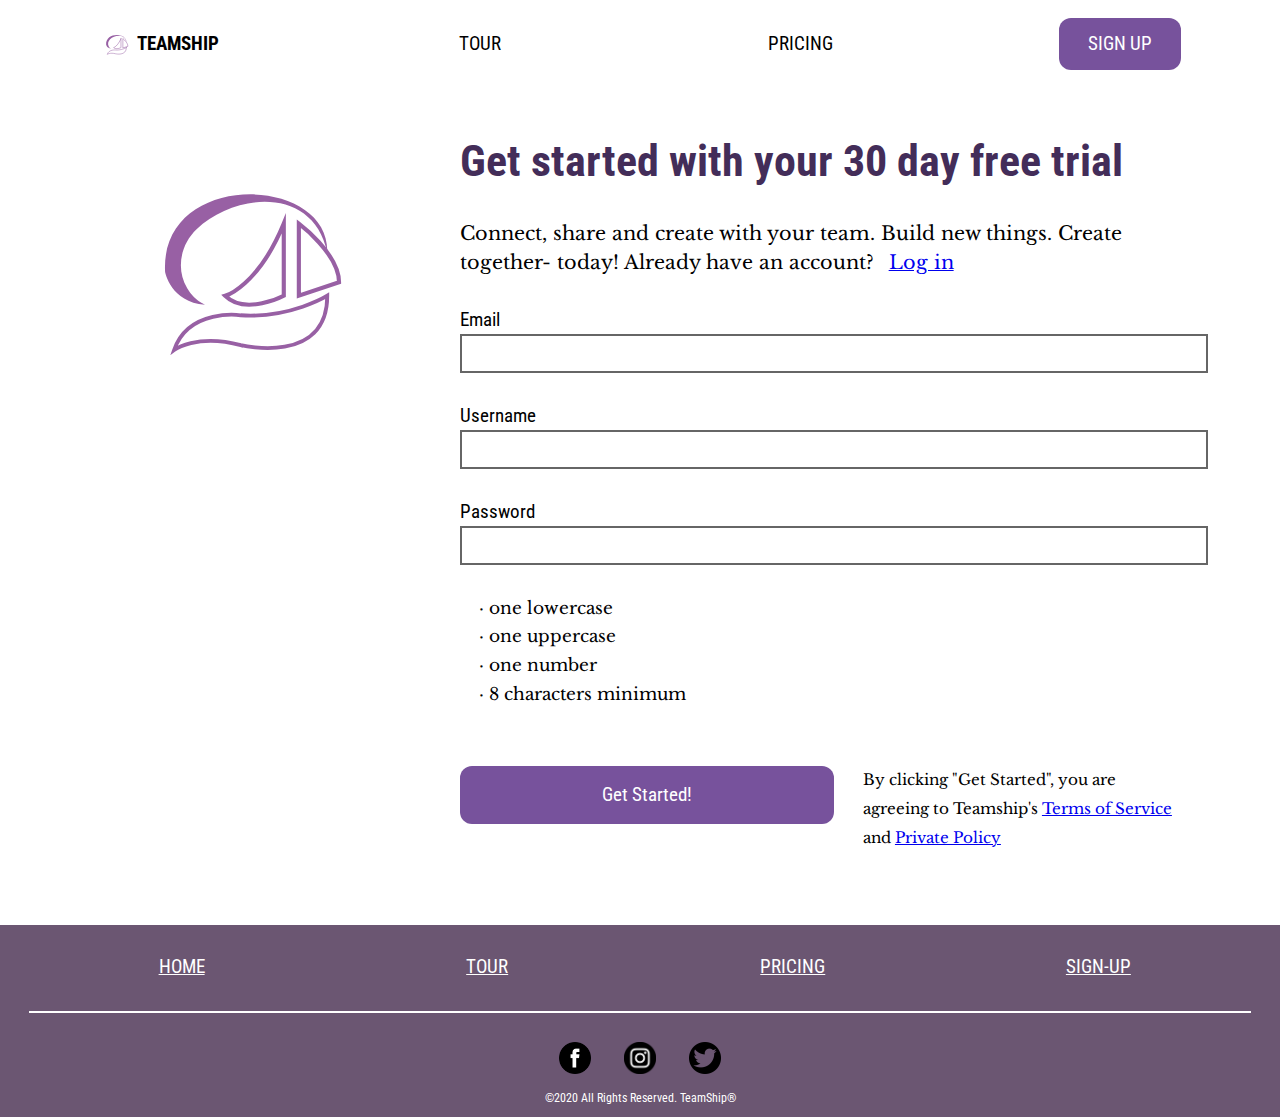
==== commit 1185fb26: "Adjust spacing on nav bar" ====
--- a/sign-up.html
+++ b/sign-up.html
@@ -21,7 +21,7 @@
   </ul>
 
   <header>
-    <nav id="nav" role="navigation" class="roboto large-nav island-1-4 pad-t">
+    <nav id="nav" role="navigation" class="roboto large-nav pad-t">
       <ul class="list-group-inline grid grid-middle text-center">
         <li class="unit m-1-4">
           <a class="island-1-2" href="index.html">
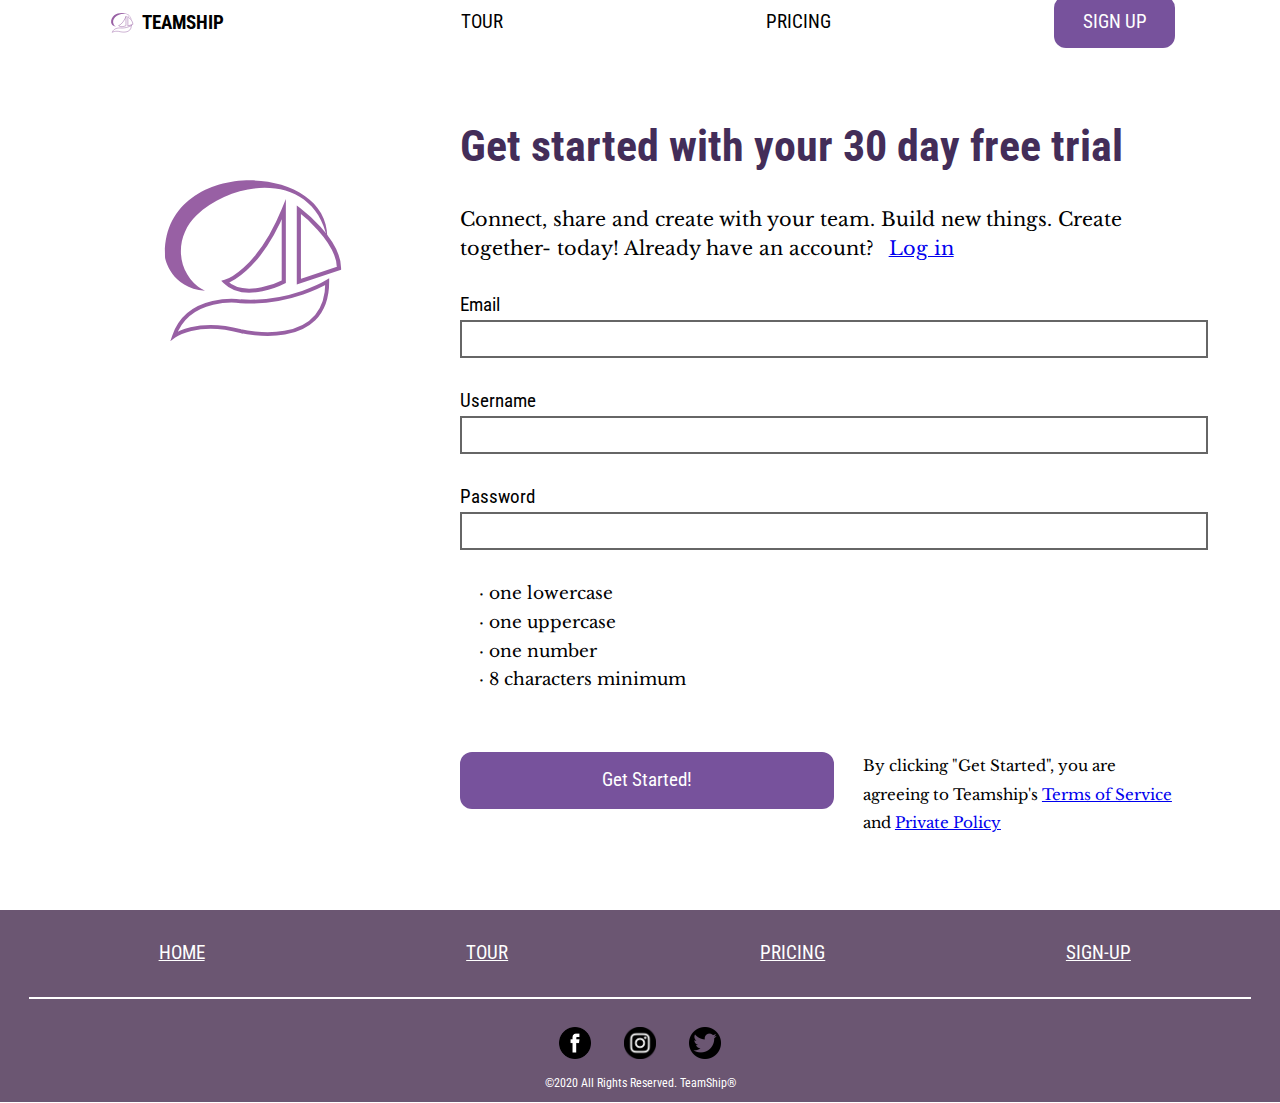
==== commit b002634f: "Change island value on nav bar" ====
--- a/sign-up.html
+++ b/sign-up.html
@@ -21,7 +21,7 @@
   </ul>
 
   <header>
-    <nav id="nav" role="navigation" class="roboto large-nav pad-t">
+    <nav id="nav" role="navigation" class="roboto large-nav island-1-4">
       <ul class="list-group-inline grid grid-middle text-center">
         <li class="unit m-1-4">
           <a class="island-1-2" href="index.html">
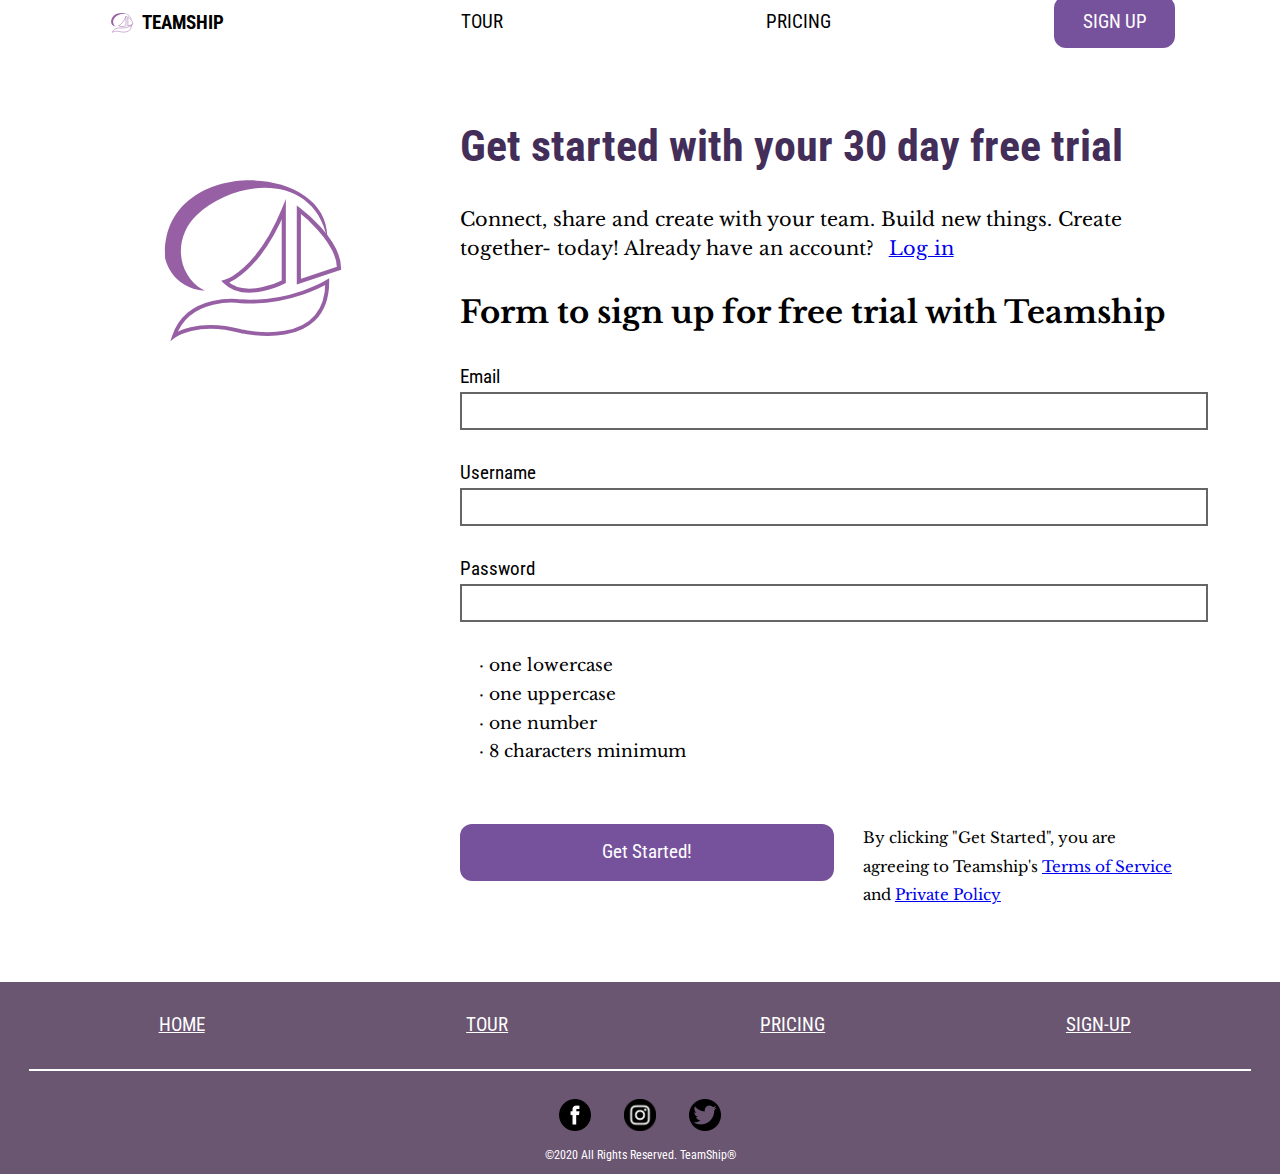
==== commit ea8f62fc: "Fix sign up page id and header issues" ====
--- a/sign-up.html
+++ b/sign-up.html
@@ -16,11 +16,10 @@
   <ul class="skip-links">
     <li><a href="#main">Jump to main content</a></li>
     <li><a href="#nav">Jump to navigation</a></li>
-    <li><a href="#pricing">Jump to prices</a></li>
-    <li><a href="#how">Jump to how it works</a></li>
+    <li><a href="#pricing">Jump to form</a></li>
   </ul>
 
-  <header>
+  <header role="banner">
     <nav id="nav" role="navigation" class="roboto large-nav island-1-4">
       <ul class="list-group-inline grid grid-middle text-center">
         <li class="unit m-1-4">
@@ -43,10 +42,12 @@
       </ul>
     </nav>
 
-    <nav id="mobile-nav" role="navigation" class="mobile island-1-2">
+    <nav id="mobile-nav" class="mobile island-1-2">
       <a href="index.html">
         <i class="icon i-48">
-          <img class="img-flex" src="icons/logo.svg" alt="Purple boat logo">
+          <div class="embed embed-1by1">
+            <img class="img-flex embed-item" src="icons/logo.svg" alt="Purple boat logo">
+          </div>
         </i>
       </a>
 
@@ -73,27 +74,28 @@
         <i class="icon i-256">
           <img class="img-flex max-length gutter" src="icons/logo.svg" alt="Purple boat logo">
         </i>
-      <a/>
+      </a>
     </div>
     <div class="unit xs-1 s-1 m-2-3 island-1-2">
-      <header>
+      <section>
         <h1 class="roboto yotta">Get started with your 30 day free trial</h1>
         <p class="max-length-no-center">Connect, share and create with your team. Build new things. Create together- today! Already have an account?<a class="log-in gutter-1-2" href="index.html">Log in</a></p>
-      </header>
+      </section>
 
-      <main>
-        <form class="" method="POST" action="https://formspree.io/missfaithannee@gmail.com">
+      <main role="main" id="main">
+        <form id="form" method="POST" action="https://formspree.io/missfaithannee@gmail.com">
+          <caption class="visually-hidden"><h2>Form to sign up for free trial with Teamship</h2></caption>
           <div class="push">
             <label class="roboto" for="email">Email</label>
-            <input type="email" id="email">
+            <input type="email" id="email" name="sign-up" required>
           </div>
           <div class="push">
             <label class="roboto" for="name">Username</label>
-            <input  id="name">
+            <input id="name" name="sign-up">
           </div>
           <div>
             <label class="roboto" for="password">Password</label>
-            <input type="password" id="password">
+            <input type="password" id="password" name="sign-up">
           </div>
           <div class="island milli">
             <ul>
@@ -105,7 +107,7 @@
           </div>
           <div class="grid grid-top">
             <div class="unit xs-1 s-1 m-1-2">
-              <button class="push w-1 sign-up island-1-2 gutter roboto" type="submit" name="button">Get Started!</button>
+              <a class="push w-1 sign-up island-1-2 gutter roboto text-center btn" type="submit" name="button">Get Started!</a>
             </div>
             <div class="unit xs-1 s-1 m-1-2 gutter micro">
               <p class="push-0">By clicking "Get Started", you are agreeing to Teamship's <a href="#">Terms of Service</a> and <a href="#">Private Policy</a></p>
--- a/css/type.css
+++ b/css/type.css
@@ -1,6 +1,6 @@
 /*
   Typografier || Code released under the UNLICENSE
-  https://typografier.web-dev.tools/#0,100,1.3,1.067,1;38,110,1.4,1.125,1;60,120,1.5,1.125,1;90,130,1.5,1.125,1
+  https://typografier.web-dev.tools/#0,100,1.3,1.067,0;38,110,1.4,1.125,1;60,120,1.5,1.125,1;90,130,1.5,1.125,1
 */
 
 html {
@@ -259,32 +259,12 @@
   line-height: 1.3rem;
 }
 
-ul,
+ul {
+  padding-left: 1em;
+}
+
 ol {
-  padding-left: 0;
-}
-
-ul ul,
-ol ul {
-  padding-left: 1em;
-}
-
-ol ol,
-ul ol {
   padding-left: 1.6em;
-}
-
-.hang-punc {
-  float: left;
-  margin-left: -1.4em;
-  text-align: right;
-  width: 1.3em;
-}
-
-table {
-  margin-left: -.325rem;
-  margin-right: -.325rem;
-  width: calc(100% + .325rem + .325rem);
 }
 
 input,
--- a/css/main.css
+++ b/css/main.css
@@ -7,7 +7,7 @@
 }
 
 .banner {
-  background-color: #DBCAED;
+  background-color: #dbcaed;
 }
 
 .nav-check {
@@ -19,13 +19,13 @@
   margin: auto;
   padding: 0;
   list-style-type: none;
-  background-color: #6B5672;
+  background-color: #6b5672;
   display: none;
 }
 
 .nav-drop a {
   display: block;
-  padding: 0.5em;
+  padding: .5em;
   color: #fff;
 }
 
@@ -45,7 +45,7 @@
 }
 
 .nav-drop a:hover {
-  background-color: #9064BD;
+  background-color: #9064bd;
 }
 
 .nav-check:checked ~ .nav-drop {
@@ -70,20 +70,20 @@
 }
 
 header nav a:hover {
-  background-color:#D1C1E2;
+  background-color: #d1c1e2;
   border-radius: 12px;
 }
 
 a:focus {
-  outline: 5px solid #432D59;
+  outline: 5px solid #432d59;
 }
 
 footer a:focus {
-  outline: 5px solid #D1C1E2;
+  outline: 5px solid #d1c1e2;
 }
 
 .sign-up {
-  background-color:#77529C;
+  background-color: #77529c;
   color: #fff;
   border-radius: 12px;
   text-decoration: none;
@@ -91,18 +91,20 @@
 }
 
 .sign-up:hover {
-  background-color:#432D59;
+  background-color: #432d59;
 }
 
 .banner-btn {
   margin-right: auto;
-  background-color: #fff;
+  background-color: #77529c;
+  color: #fff;
   border-radius: 12px;
   text-decoration: none;
+  border: 0;
 }
 
 .banner-btn:hover {
-  background-color:#9064BD;
+  background-color: #9064bd;
   color: #fff;
 }
 
@@ -116,15 +118,15 @@
 }
 
 .form h1, .banner h2 {
-  color: #432D59;
+  color: #432d59;
 }
 
 article {
-  background-color: #D1C1E2;
+  background-color: #d1c1e2;
 }
 
 section h2 {
-  color: #B37540;
+  color: #b37540;
 }
 
 .quote {
@@ -137,7 +139,7 @@
 }
 
 .check-list ul {
-     list-style-type: '\2713';
+  list-style-type: "\2713";
 }
 
 .corner-photo img {
@@ -148,9 +150,9 @@
   border: 5px solid #fff;
 }
 
-table , th, tr, td {
+table, th, tr, td {
   border-collapse: collapse;
-  border: 1px solid #432D59;
+  border: 1px solid #432d59;
 }
 
 table {
@@ -158,7 +160,7 @@
 }
 
 .special-row {
-  background-color: #EADFF5;
+  background-color: #eadff5;
   border-style: hidden;
 }
 
@@ -175,7 +177,7 @@
 }
 
 footer {
- background-color: #6B5672;
+  background-color: #6b5672;
 }
 
 footer nav a, footer p {
@@ -186,9 +188,8 @@
   text-decoration: underline;
 }
 
-footer nav a:hover{
-  color: #D1C1E2;
-
+footer nav a:hover {
+  color: #d1c1e2;
 }
 
 hr {
@@ -196,6 +197,7 @@
 }
 
 @media only screen and (min-width: 38em) {
+
   .mobile {
     display: none;
   }
@@ -213,7 +215,6 @@
     align-items: center;
   }
 
-
   footer {
     height: 10em;
   }
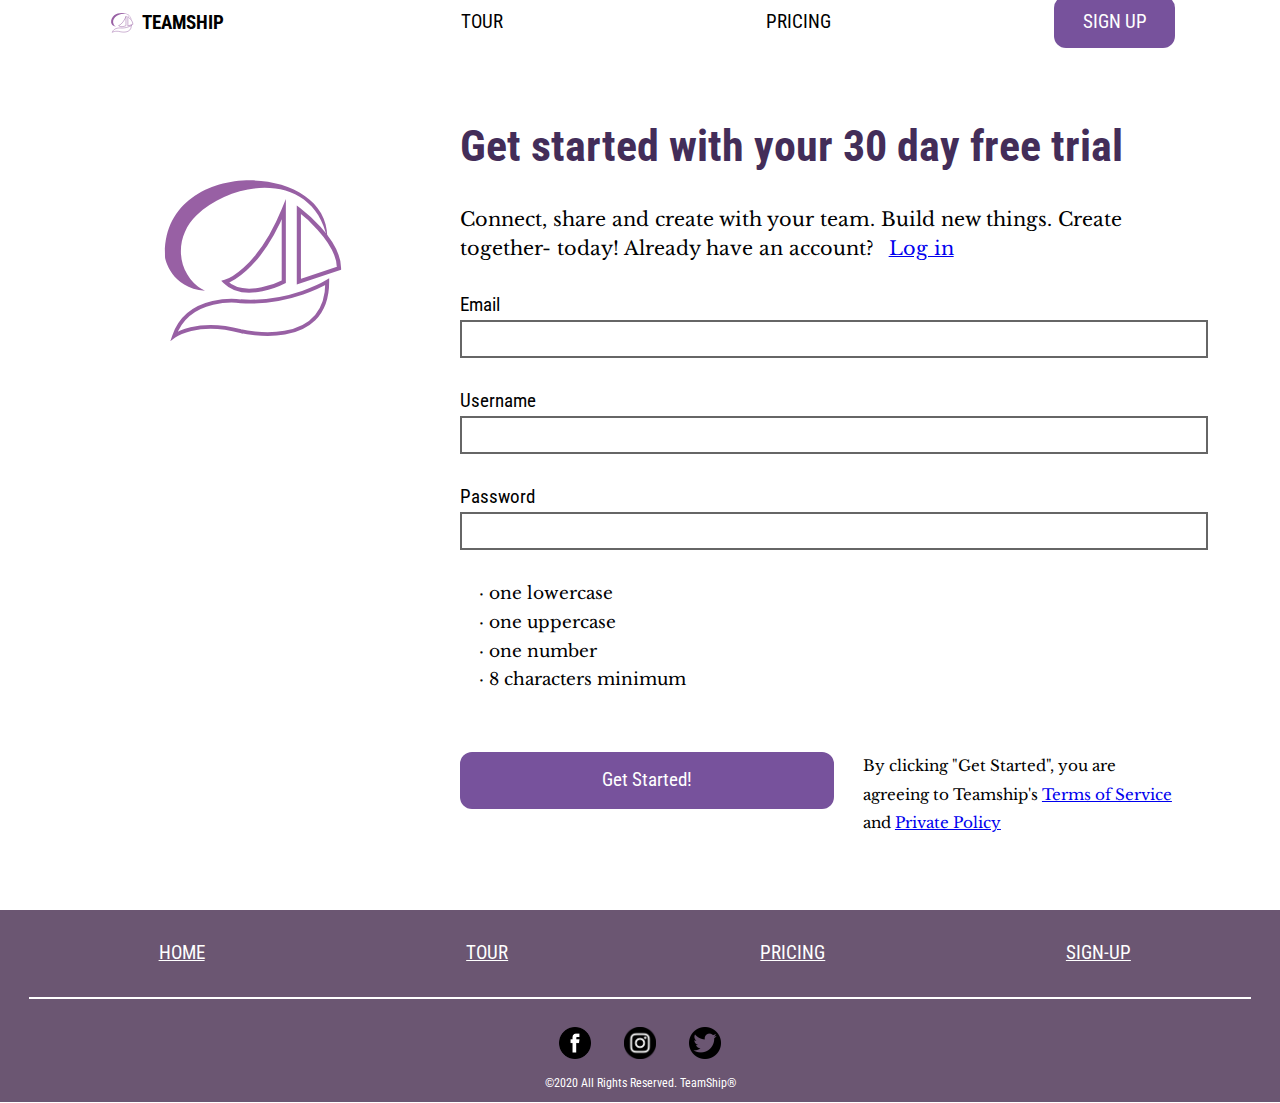
==== commit 24e099bd: "Hide form caption from visual screen" ====
--- a/sign-up.html
+++ b/sign-up.html
@@ -84,7 +84,7 @@
 
       <main role="main" id="main">
         <form id="form" method="POST" action="https://formspree.io/missfaithannee@gmail.com">
-          <caption class="visually-hidden"><h2>Form to sign up for free trial with Teamship</h2></caption>
+          <caption><h2 class="visually-hidden">Form to sign up for free trial with Teamship</h2></caption>
           <div class="push">
             <label class="roboto" for="email">Email</label>
             <input type="email" id="email" name="sign-up" required>
